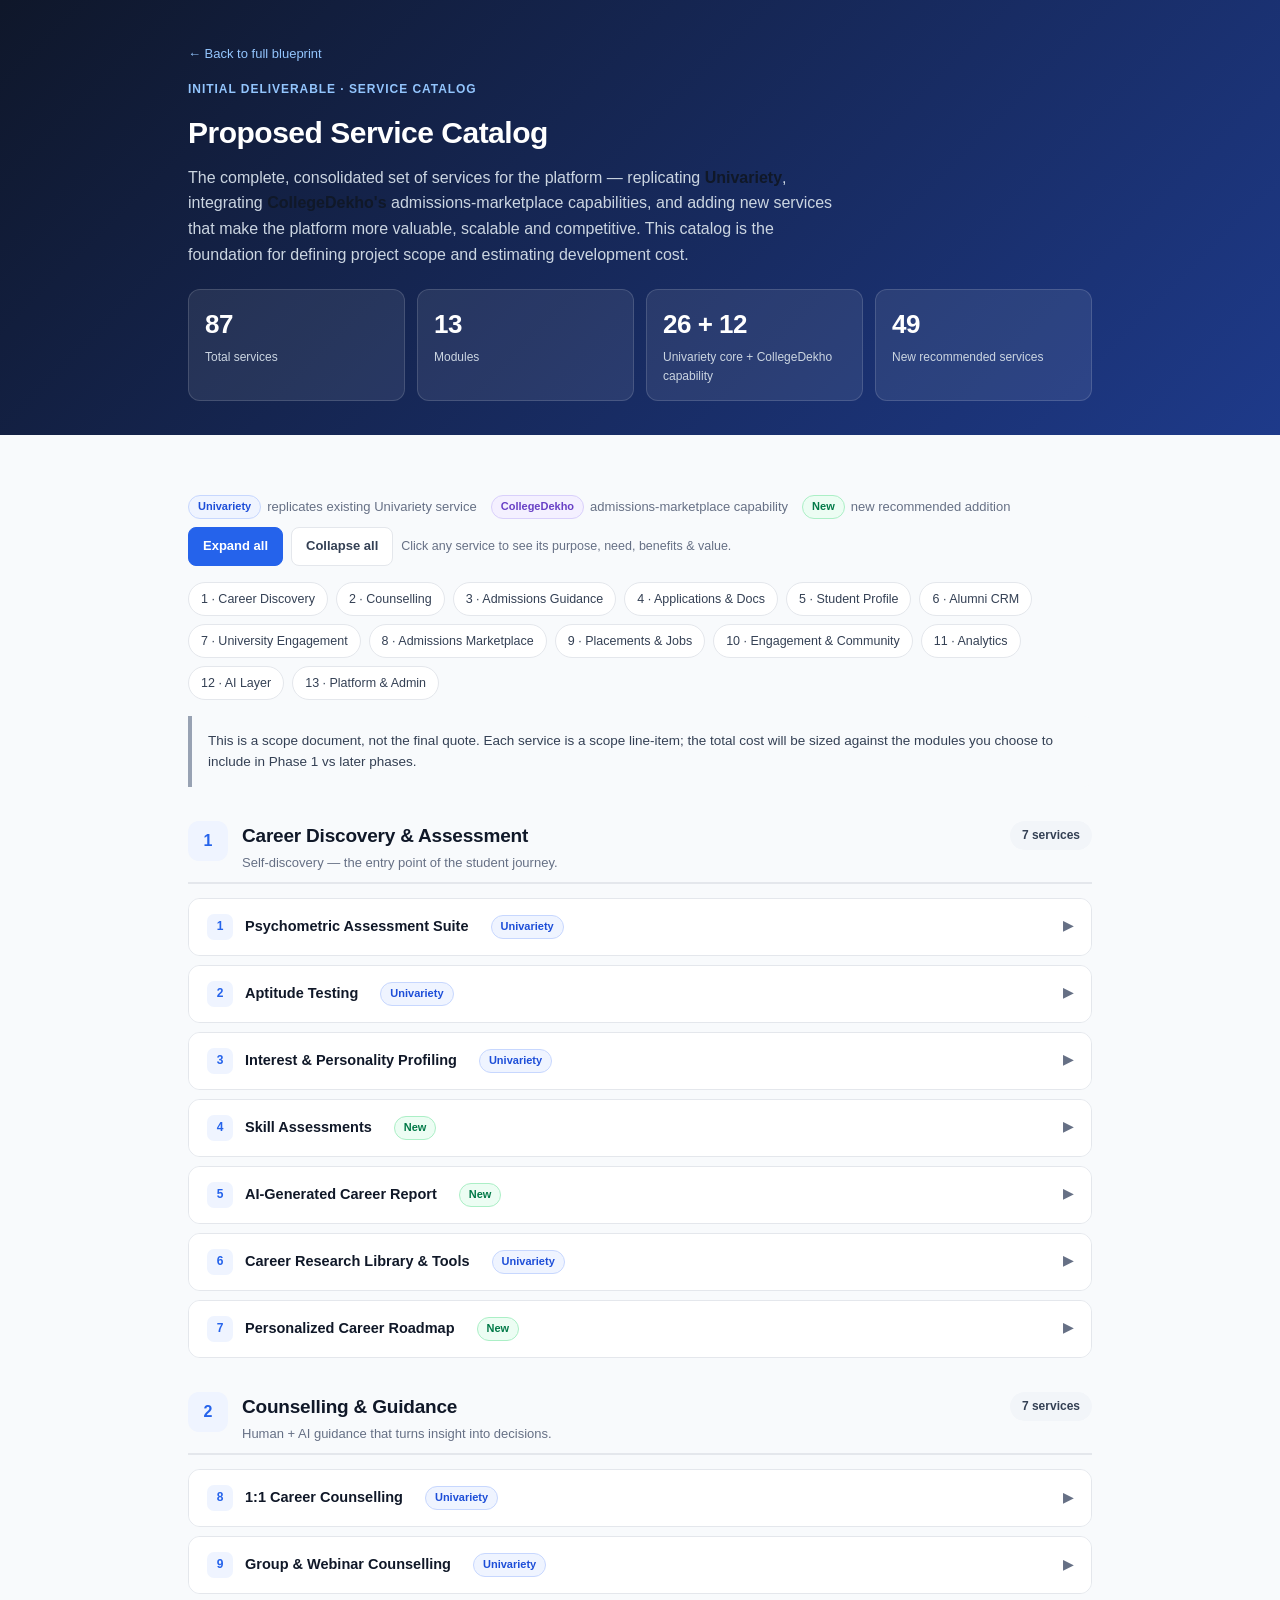
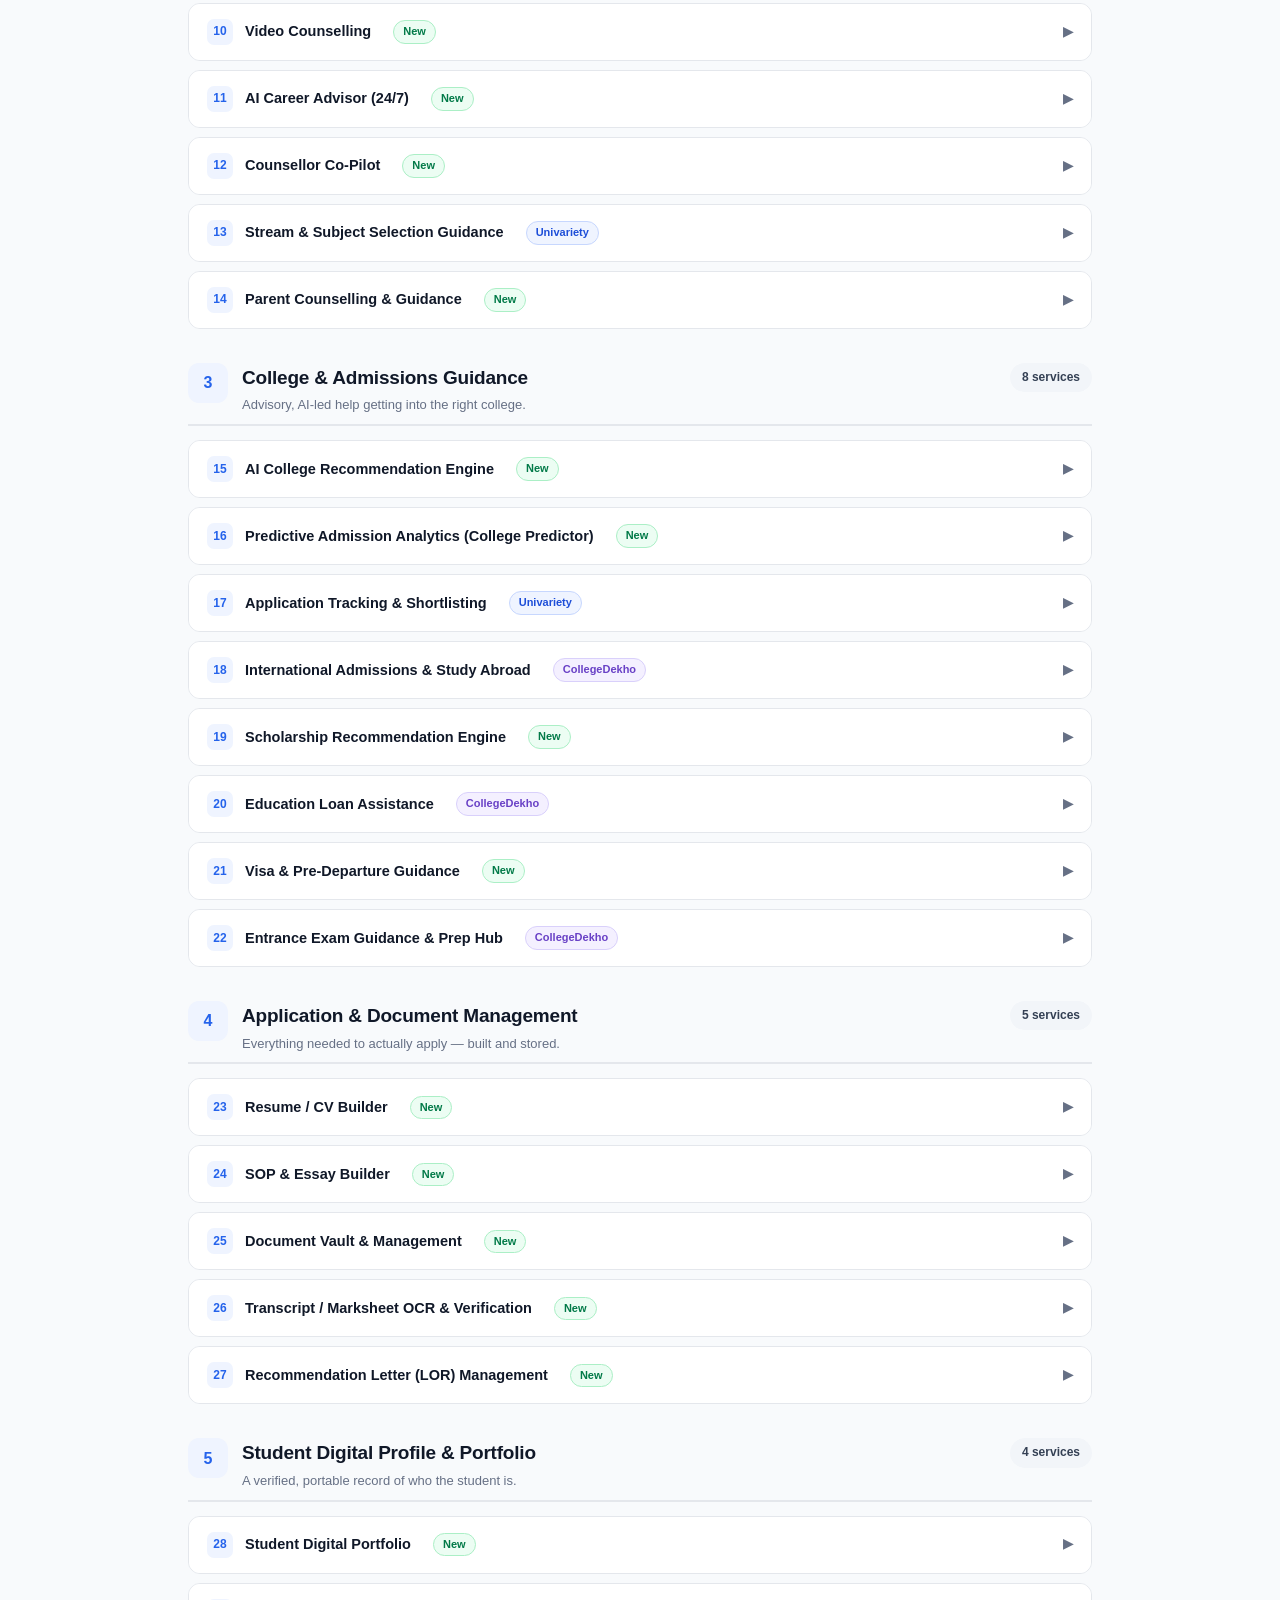
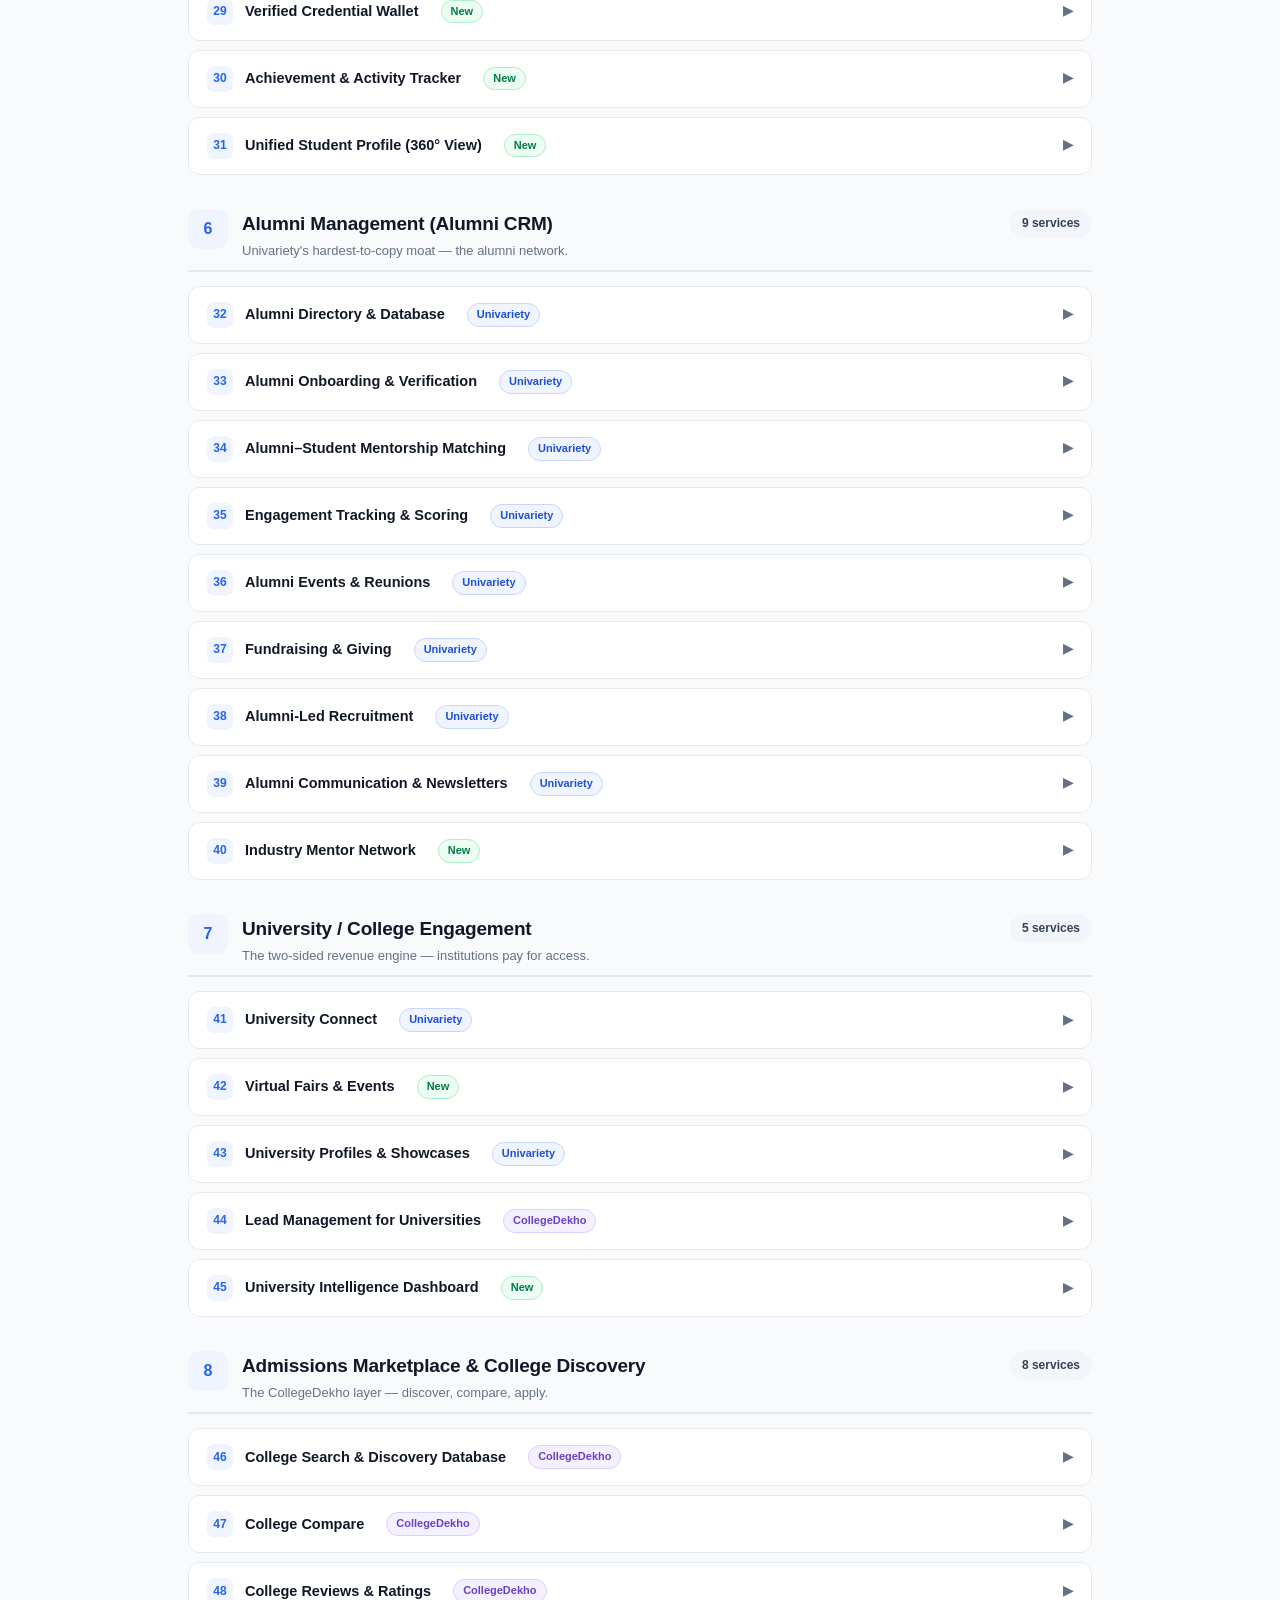
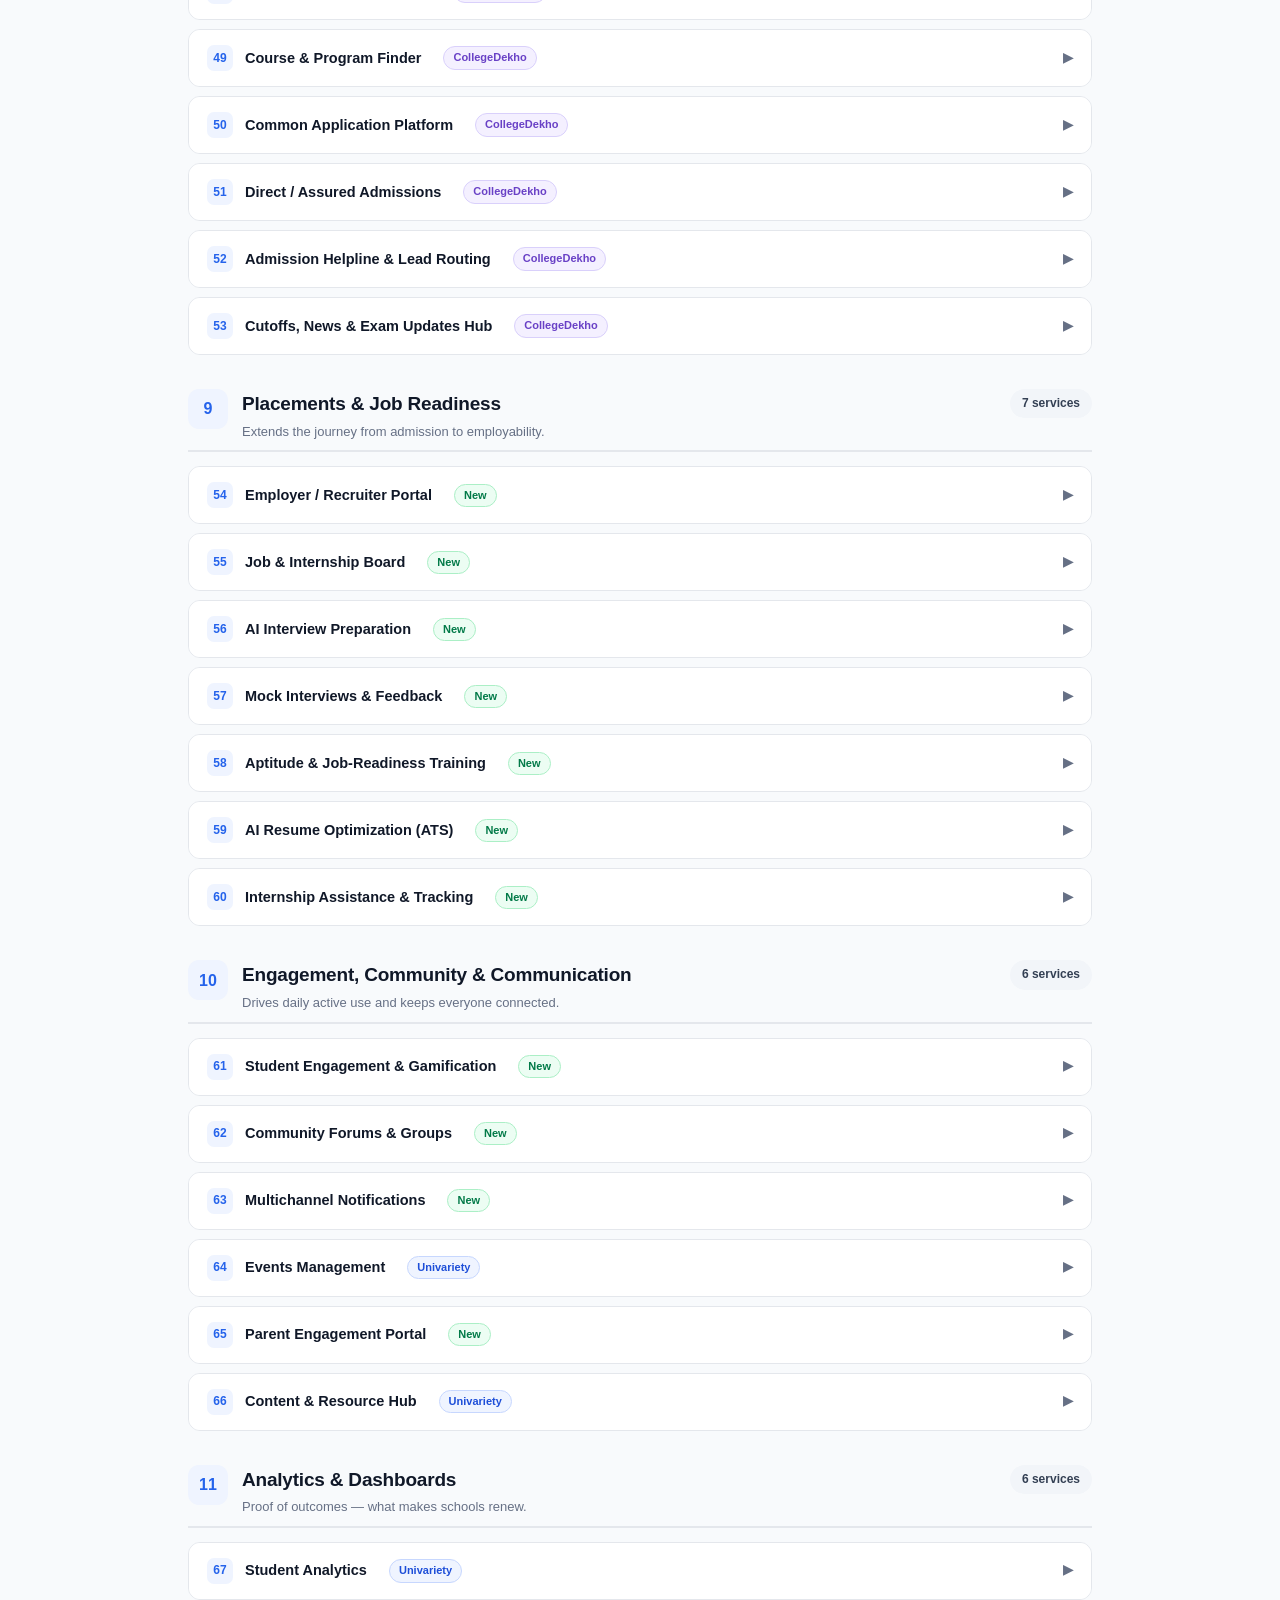
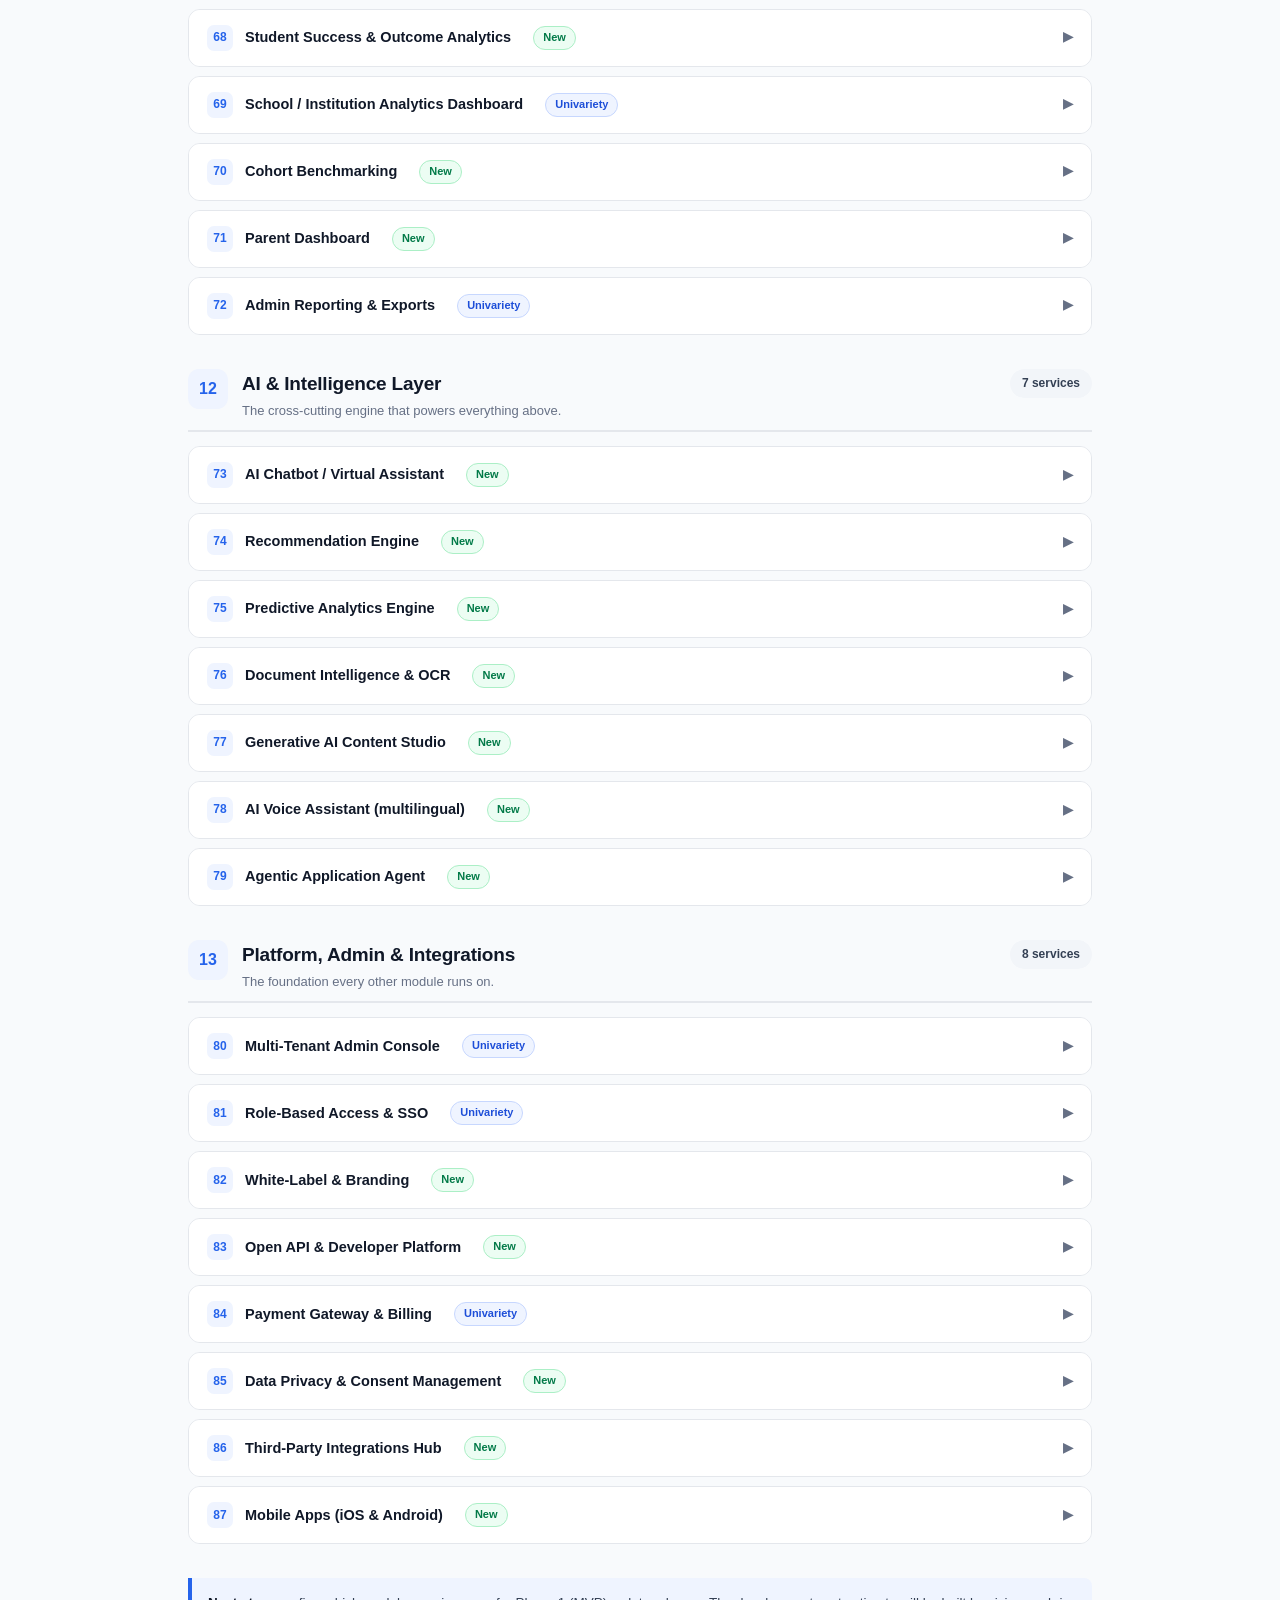
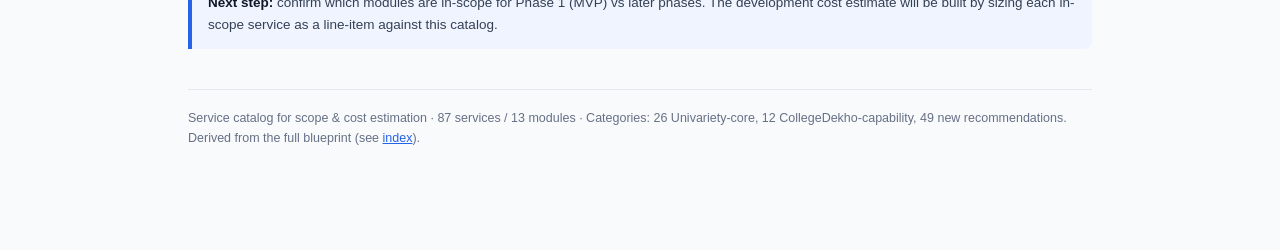
==== services.html @ 64317c58 "Add service catalog page (87 services / 13 modules) Consolidated service catalog for scope & cost es" ====
<!doctype html>
<html lang="en">
<head>
<meta charset="utf-8" />
<meta name="viewport" content="width=device-width, initial-scale=1" />
<title>Service Catalog — Career &amp; Admissions Platform</title>
<link rel="stylesheet" href="assets/styles.css" />
<style>
  /* page-specific styles for the standalone catalog */
  body { background: var(--bg-2); }
  .page-top {
    background: linear-gradient(135deg, #0f172a, #1e3a8a);
    color: #fff; padding: 40px 0 34px;
  }
  .page-top .wrap { padding-top: 0; padding-bottom: 0; }
  .page-top .kicker { color: #93c5fd; font-weight: 700; font-size: 12px; letter-spacing:.08em; text-transform: uppercase; }
  .page-top h1 { color: #fff; font-size: 30px; margin: 10px 0 8px; letter-spacing: -.5px; }
  .page-top p { color: #cbd5e1; max-width: 74ch; margin: 0; }
  .page-top .backlink { color: #93c5fd; text-decoration: none; font-size: 13px; }
  .page-top .backlink:hover { text-decoration: underline; }

  .catalog-stats { display: grid; grid-template-columns: repeat(4,1fr); gap: 12px; margin-top: 22px; }
  .cs { background: rgba(255,255,255,.08); border: 1px solid rgba(255,255,255,.14); border-radius: 12px; padding: 14px 16px; }
  .cs .v { font-size: 26px; font-weight: 800; letter-spacing: -.5px; color:#fff; }
  .cs .l { font-size: 12px; color: #cbd5e1; margin-top: 2px; }

  .badge.college { color:#6941c6; background:#f4f0ff; border-color:#d9d0fb; }
  .legend { display:flex; flex-wrap:wrap; gap:14px; align-items:center; margin: 20px 0 8px; font-size:13px; color:var(--muted); }
  .legend .li { display:flex; align-items:center; gap:6px; }

  .controls { display:flex; flex-wrap:wrap; gap:8px; align-items:center; margin: 8px 0 4px; }
  .btn { border:1px solid var(--line); background:#fff; border-radius:8px; padding:8px 14px; font:inherit; font-size:13px; font-weight:600; color:var(--ink-2); cursor:pointer; }
  .btn:hover { background: var(--bg-2); border-color:#c7d0dd; }
  .btn.primary { background: var(--accent); border-color: var(--accent); color:#fff; }
  .btn.primary:hover { background: var(--accent-dark); }

  .modnav { display:flex; flex-wrap:wrap; gap:8px; margin: 16px 0 8px; }
  .modnav a { text-decoration:none; font-size:12.5px; color:var(--ink-2); background:#fff; border:1px solid var(--line); border-radius:999px; padding:6px 12px; }
  .modnav a:hover { border-color: var(--accent); color: var(--accent); }

  .module { margin-top: 34px; scroll-margin-top: 16px; }
  .module-head { display:flex; align-items:flex-start; gap:14px; padding-bottom:8px; border-bottom:2px solid var(--line); margin-bottom:14px; }
  .module-head .mno { flex:none; width:40px; height:40px; border-radius:11px; background:var(--accent-soft); color:var(--accent); display:grid; place-items:center; font-weight:800; font-size:16px; }
  .module-head h2 { margin:0; font-size:19px; color:var(--ink); }
  .module-head .mdesc { font-size:13px; color:var(--muted); margin-top:2px; }
  .module-head .mcount { margin-left:auto; flex:none; font-size:12px; font-weight:700; color:var(--ink-2); background:var(--bg-3); border-radius:999px; padding:5px 12px; white-space:nowrap; }

  .badges { display:inline-flex; gap:6px; margin-left:10px; }
  .acc-head .name { color: var(--ink); }
  .acc-body .row .v { font-size:13.5px; }

  @media (max-width: 860px) {
    .catalog-stats { grid-template-columns: repeat(2,1fr); }
    .module-head .mcount { display:none; }
  }
</style>
</head>
<body>

<!-- ============ HERO ============ -->
<header class="page-top">
  <div class="wrap">
    <a class="backlink" href="index.html">← Back to full blueprint</a>
    <div class="kicker" style="margin-top:14px">Initial Deliverable · Service Catalog</div>
    <h1>Proposed Service Catalog</h1>
    <p>The complete, consolidated set of services for the platform — replicating <strong>Univariety</strong>, integrating <strong>CollegeDekho's</strong> admissions-marketplace capabilities, and adding new services that make the platform more valuable, scalable and competitive. This catalog is the foundation for defining project scope and estimating development cost.</p>

    <div class="catalog-stats">
      <div class="cs"><div class="v">87</div><div class="l">Total services</div></div>
      <div class="cs"><div class="v">13</div><div class="l">Modules</div></div>
      <div class="cs"><div class="v">26 + 12</div><div class="l">Univariety core + CollegeDekho capability</div></div>
      <div class="cs"><div class="v">49</div><div class="l">New recommended services</div></div>
    </div>
  </div>
</header>

<div class="wrap">

  <!-- legend + controls -->
  <div class="legend">
    <span class="li"><span class="badge tag">Univariety</span> replicates existing Univariety service</span>
    <span class="li"><span class="badge college">CollegeDekho</span> admissions-marketplace capability</span>
    <span class="li"><span class="badge new">New</span> new recommended addition</span>
  </div>

  <div class="controls">
    <button class="btn primary" id="expandAll">Expand all</button>
    <button class="btn" id="collapseAll">Collapse all</button>
    <span style="font-size:12.5px;color:var(--muted)">Click any service to see its purpose, need, benefits &amp; value.</span>
  </div>

  <!-- module quick-nav -->
  <nav class="modnav">
    <a href="#m1">1 · Career Discovery</a>
    <a href="#m2">2 · Counselling</a>
    <a href="#m3">3 · Admissions Guidance</a>
    <a href="#m4">4 · Applications &amp; Docs</a>
    <a href="#m5">5 · Student Profile</a>
    <a href="#m6">6 · Alumni CRM</a>
    <a href="#m7">7 · University Engagement</a>
    <a href="#m8">8 · Admissions Marketplace</a>
    <a href="#m9">9 · Placements &amp; Jobs</a>
    <a href="#m10">10 · Engagement &amp; Community</a>
    <a href="#m11">11 · Analytics</a>
    <a href="#m12">12 · AI Layer</a>
    <a href="#m13">13 · Platform &amp; Admin</a>
  </nav>

  <div class="callout note">This is a scope document, not the final quote. Each service is a scope line-item; the total cost will be sized against the modules you choose to include in Phase 1 vs later phases.</div>

  <!-- ==================================================== MODULE 1 -->
  <section class="module" id="m1">
    <div class="module-head"><div class="mno">1</div><div><h2>Career Discovery &amp; Assessment</h2><div class="mdesc">Self-discovery — the entry point of the student journey.</div></div><div class="mcount">7 services</div></div>

    <div class="acc"><button class="acc-head"><span class="num-badge">1</span> <span class="name">Psychometric Assessment Suite</span><span class="badges"><span class="badge tag">Univariety</span></span><span class="chev">▶</span></button>
      <div class="acc-body">
        <div class="row"><div class="k">Purpose</div><div class="v">Scientifically profile a student's aptitude, interest and personality via multiple validated tests.</div></div>
        <div class="row"><div class="k">Why needed</div><div class="v">It is the first step of Univariety's journey and the "scientific" hook that justifies the whole program to schools and parents.</div></div>
        <div class="row"><div class="k">Benefits</div><div class="v">Objective self-awareness for students; a defensible basis for counselling and recommendations.</div></div>
        <div class="row"><div class="k">Value added</div><div class="v">Feeds every downstream module (advisor, recommendations, roadmap) with structured signal.</div></div>
      </div>
    </div>

    <div class="acc"><button class="acc-head"><span class="num-badge">2</span> <span class="name">Aptitude Testing</span><span class="badges"><span class="badge tag">Univariety</span></span><span class="chev">▶</span></button>
      <div class="acc-body">
        <div class="row"><div class="k">Purpose</div><div class="v">Measure reasoning, numerical, verbal and spatial ability to match students to suitable fields.</div></div>
        <div class="row"><div class="k">Why needed</div><div class="v">Aptitude is a strong predictor of fit for streams and careers; parents specifically look for it.</div></div>
        <div class="row"><div class="k">Benefits</div><div class="v">Reduces wrong stream/course choices; supports realistic goal-setting.</div></div>
        <div class="row"><div class="k">Value added</div><div class="v">Strengthens the accuracy of the recommendation and predictive-analytics engines.</div></div>
      </div>
    </div>

    <div class="acc"><button class="acc-head"><span class="num-badge">3</span> <span class="name">Interest &amp; Personality Profiling</span><span class="badges"><span class="badge tag">Univariety</span></span><span class="chev">▶</span></button>
      <div class="acc-body">
        <div class="row"><div class="k">Purpose</div><div class="v">Capture interests, values and personality type to align careers with who the student is.</div></div>
        <div class="row"><div class="k">Why needed</div><div class="v">Aptitude alone misses motivation; interest/personality fit drives long-term satisfaction.</div></div>
        <div class="row"><div class="k">Benefits</div><div class="v">More holistic, human recommendations; better student engagement.</div></div>
        <div class="row"><div class="k">Value added</div><div class="v">Enables personalised, empathetic AI advisor responses.</div></div>
      </div>
    </div>

    <div class="acc"><button class="acc-head"><span class="num-badge">4</span> <span class="name">Skill Assessments</span><span class="badges"><span class="badge new">New</span></span><span class="chev">▶</span></button>
      <div class="acc-body">
        <div class="row"><div class="k">Purpose</div><div class="v">Test concrete skills (coding, communication, design, domain skills) beyond psychometrics.</div></div>
        <div class="row"><div class="k">Why needed</div><div class="v">Hiring and admissions are moving to skills-based evaluation; Univariety lacks this.</div></div>
        <div class="row"><div class="k">Benefits</div><div class="v">Shows real, demonstrable ability; guides upskilling.</div></div>
        <div class="row"><div class="k">Value added</div><div class="v">Bridges into job-readiness and placements modules — a new revenue surface.</div></div>
      </div>
    </div>

    <div class="acc"><button class="acc-head"><span class="num-badge">5</span> <span class="name">AI-Generated Career Report</span><span class="badges"><span class="badge new">New</span></span><span class="chev">▶</span></button>
      <div class="acc-body">
        <div class="row"><div class="k">Purpose</div><div class="v">Auto-compose a rich, plain-language report from assessments + live market data.</div></div>
        <div class="row"><div class="k">Why needed</div><div class="v">Static PDF reports are hard to read; AI turns data into a personalised narrative.</div></div>
        <div class="row"><div class="k">Benefits</div><div class="v">Instant, always-available, understandable guidance for students and parents.</div></div>
        <div class="row"><div class="k">Value added</div><div class="v">High-margin premium deliverable; a strong D2C lead magnet.</div></div>
      </div>
    </div>

    <div class="acc"><button class="acc-head"><span class="num-badge">6</span> <span class="name">Career Research Library &amp; Tools</span><span class="badges"><span class="badge tag">Univariety</span></span><span class="chev">▶</span></button>
      <div class="acc-body">
        <div class="row"><div class="k">Purpose</div><div class="v">Self-serve database of 500+ careers, courses and colleges with 20+ research tools.</div></div>
        <div class="row"><div class="k">Why needed</div><div class="v">Univariety's core exploration layer; lets students explore without a counsellor present.</div></div>
        <div class="row"><div class="k">Benefits</div><div class="v">Scales guidance; keeps students engaged between sessions.</div></div>
        <div class="row"><div class="k">Value added</div><div class="v">Content moat + data source for the AI advisor and search.</div></div>
      </div>
    </div>

    <div class="acc"><button class="acc-head"><span class="num-badge">7</span> <span class="name">Personalized Career Roadmap</span><span class="badges"><span class="badge new">New</span></span><span class="chev">▶</span></button>
      <div class="acc-body">
        <div class="row"><div class="k">Purpose</div><div class="v">A living term-by-term plan (subjects, exams, activities, deadlines) that adapts over time.</div></div>
        <div class="row"><div class="k">Why needed</div><div class="v">Students need a "what next" path, not a one-time report.</div></div>
        <div class="row"><div class="k">Benefits</div><div class="v">Turns guidance into ongoing action; drives daily engagement.</div></div>
        <div class="row"><div class="k">Value added</div><div class="v">Increases retention and stickiness; a key differentiator vs incumbents.</div></div>
      </div>
    </div>
  </section>

  <!-- ==================================================== MODULE 2 -->
  <section class="module" id="m2">
    <div class="module-head"><div class="mno">2</div><div><h2>Counselling &amp; Guidance</h2><div class="mdesc">Human + AI guidance that turns insight into decisions.</div></div><div class="mcount">7 services</div></div>

    <div class="acc"><button class="acc-head"><span class="num-badge">8</span> <span class="name">1:1 Career Counselling</span><span class="badges"><span class="badge tag">Univariety</span></span><span class="chev">▶</span></button>
      <div class="acc-body">
        <div class="row"><div class="k">Purpose</div><div class="v">Personalised sessions with certified counsellors, booked and tracked in-platform.</div></div>
        <div class="row"><div class="k">Why needed</div><div class="v">Human trust converts assessment into real decisions; Univariety's premium service.</div></div>
        <div class="row"><div class="k">Benefits</div><div class="v">High-value, high-trust guidance; strong parent perception.</div></div>
        <div class="row"><div class="k">Value added</div><div class="v">Premium revenue line; anchors the whole offering.</div></div>
      </div>
    </div>

    <div class="acc"><button class="acc-head"><span class="num-badge">9</span> <span class="name">Group &amp; Webinar Counselling</span><span class="badges"><span class="badge tag">Univariety</span></span><span class="chev">▶</span></button>
      <div class="acc-body">
        <div class="row"><div class="k">Purpose</div><div class="v">Scalable group sessions, workshops and webinars for cohorts of students/parents.</div></div>
        <div class="row"><div class="k">Why needed</div><div class="v">1:1 doesn't scale to a whole school; group formats cover the base efficiently.</div></div>
        <div class="row"><div class="k">Benefits</div><div class="v">Lower cost-per-student; broad reach at admission season.</div></div>
        <div class="row"><div class="k">Value added</div><div class="v">Improves service margins and school-wide activation.</div></div>
      </div>
    </div>

    <div class="acc"><button class="acc-head"><span class="num-badge">10</span> <span class="name">Video Counselling</span><span class="badges"><span class="badge new">New</span></span><span class="chev">▶</span></button>
      <div class="acc-body">
        <div class="row"><div class="k">Purpose</div><div class="v">Native video sessions with recording, transcripts and AI summaries.</div></div>
        <div class="row"><div class="k">Why needed</div><div class="v">Remote, higher-quality sessions; auto-notes free counsellors from admin.</div></div>
        <div class="row"><div class="k">Benefits</div><div class="v">Reach beyond geography; searchable session history.</div></div>
        <div class="row"><div class="k">Value added</div><div class="v">Data for co-pilot and outcome analytics.</div></div>
      </div>
    </div>

    <div class="acc"><button class="acc-head"><span class="num-badge">11</span> <span class="name">AI Career Advisor (24/7)</span><span class="badges"><span class="badge new">New</span></span><span class="chev">▶</span></button>
      <div class="acc-body">
        <div class="row"><div class="k">Purpose</div><div class="v">Always-on chat/voice advisor that knows the student's profile and answers "what next?".</div></div>
        <div class="row"><div class="k">Why needed</div><div class="v">Counsellors are scarce; students need answers instantly, any time.</div></div>
        <div class="row"><div class="k">Benefits</div><div class="v">Infinite scale, consistent guidance, always available.</div></div>
        <div class="row"><div class="k">Value added</div><div class="v">The platform's flagship differentiator; deflects routine queries from humans.</div></div>
      </div>
    </div>

    <div class="acc"><button class="acc-head"><span class="num-badge">12</span> <span class="name">Counsellor Co-Pilot</span><span class="badges"><span class="badge new">New</span></span><span class="chev">▶</span></button>
      <div class="acc-body">
        <div class="row"><div class="k">Purpose</div><div class="v">AI that pre-briefs counsellors, drafts summaries and tracks action items.</div></div>
        <div class="row"><div class="k">Why needed</div><div class="v">Counsellor productivity is the main services bottleneck.</div></div>
        <div class="row"><div class="k">Benefits</div><div class="v">One counsellor can serve up to ~10× more students.</div></div>
        <div class="row"><div class="k">Value added</div><div class="v">Directly improves service gross margins and scalability.</div></div>
      </div>
    </div>

    <div class="acc"><button class="acc-head"><span class="num-badge">13</span> <span class="name">Stream &amp; Subject Selection Guidance</span><span class="badges"><span class="badge tag">Univariety</span></span><span class="chev">▶</span></button>
      <div class="acc-body">
        <div class="row"><div class="k">Purpose</div><div class="v">Guide grade 9–10 students to the right stream and grade 11–12 subject combinations.</div></div>
        <div class="row"><div class="k">Why needed</div><div class="v">A critical, high-stakes decision point parents worry about most.</div></div>
        <div class="row"><div class="k">Benefits</div><div class="v">Prevents costly wrong choices; clear, timely direction.</div></div>
        <div class="row"><div class="k">Value added</div><div class="v">High perceived value that drives school adoption.</div></div>
      </div>
    </div>

    <div class="acc"><button class="acc-head"><span class="num-badge">14</span> <span class="name">Parent Counselling &amp; Guidance</span><span class="badges"><span class="badge new">New</span></span><span class="chev">▶</span></button>
      <div class="acc-body">
        <div class="row"><div class="k">Purpose</div><div class="v">Sessions and resources aimed at parents, who are the real decision-makers.</div></div>
        <div class="row"><div class="k">Why needed</div><div class="v">Parent buy-in drives both the student's decisions and school renewals.</div></div>
        <div class="row"><div class="k">Benefits</div><div class="v">Aligned families; higher satisfaction and trust.</div></div>
        <div class="row"><div class="k">Value added</div><div class="v">Strengthens the parent relationship — key to D2C upsell.</div></div>
      </div>
    </div>
  </section>

  <!-- ==================================================== MODULE 3 -->
  <section class="module" id="m3">
    <div class="module-head"><div class="mno">3</div><div><h2>College &amp; Admissions Guidance</h2><div class="mdesc">Advisory, AI-led help getting into the right college.</div></div><div class="mcount">8 services</div></div>

    <div class="acc"><button class="acc-head"><span class="num-badge">15</span> <span class="name">AI College Recommendation Engine</span><span class="badges"><span class="badge new">New</span></span><span class="chev">▶</span></button>
      <div class="acc-body">
        <div class="row"><div class="k">Purpose</div><div class="v">Rank best-fit colleges from profile, preferences and real outcome data.</div></div>
        <div class="row"><div class="k">Why needed</div><div class="v">Students face thousands of options with no reliable "fit" signal.</div></div>
        <div class="row"><div class="k">Benefits</div><div class="v">Faster, smarter, personalised shortlists.</div></div>
        <div class="row"><div class="k">Value added</div><div class="v">Powers the admissions marketplace and lead quality.</div></div>
      </div>
    </div>

    <div class="acc"><button class="acc-head"><span class="num-badge">16</span> <span class="name">Predictive Admission Analytics (College Predictor)</span><span class="badges"><span class="badge new">New</span></span><span class="chev">▶</span></button>
      <div class="acc-body">
        <div class="row"><div class="k">Purpose</div><div class="v">Estimate a student's realistic chance of admission at a given college/course.</div></div>
        <div class="row"><div class="k">Why needed</div><div class="v">Removes guesswork and anxiety; a proven CollegeDekho-style hook.</div></div>
        <div class="row"><div class="k">Benefits</div><div class="v">Realistic targets; balanced reach/safe lists.</div></div>
        <div class="row"><div class="k">Value added</div><div class="v">High-engagement tool that pulls organic traffic and leads.</div></div>
      </div>
    </div>

    <div class="acc"><button class="acc-head"><span class="num-badge">17</span> <span class="name">Application Tracking &amp; Shortlisting</span><span class="badges"><span class="badge tag">Univariety</span></span><span class="chev">▶</span></button>
      <div class="acc-body">
        <div class="row"><div class="k">Purpose</div><div class="v">Track shortlists, deadlines, tasks and status across all applications.</div></div>
        <div class="row"><div class="k">Why needed</div><div class="v">Applications are complex and easy to fumble; missed deadlines are costly.</div></div>
        <div class="row"><div class="k">Benefits</div><div class="v">Nothing slips; clear visibility for students, parents and counsellors.</div></div>
        <div class="row"><div class="k">Value added</div><div class="v">Foundation for the agentic application agent.</div></div>
      </div>
    </div>

    <div class="acc"><button class="acc-head"><span class="num-badge">18</span> <span class="name">International Admissions &amp; Study Abroad</span><span class="badges"><span class="badge college">CollegeDekho</span></span><span class="chev">▶</span></button>
      <div class="acc-body">
        <div class="row"><div class="k">Purpose</div><div class="v">Country/university workflows, tests, essays and timelines for studying abroad.</div></div>
        <div class="row"><div class="k">Why needed</div><div class="v">Fast-growing, high-value demand that Univariety only lightly serves.</div></div>
        <div class="row"><div class="k">Benefits</div><div class="v">Access to a premium, high-ARPU student segment.</div></div>
        <div class="row"><div class="k">Value added</div><div class="v">Opens international revenue and partner commissions.</div></div>
      </div>
    </div>

    <div class="acc"><button class="acc-head"><span class="num-badge">19</span> <span class="name">Scholarship Recommendation Engine</span><span class="badges"><span class="badge new">New</span></span><span class="chev">▶</span></button>
      <div class="acc-body">
        <div class="row"><div class="k">Purpose</div><div class="v">Match students to scholarships by eligibility, with deadline alerts.</div></div>
        <div class="row"><div class="k">Why needed</div><div class="v">Scholarship info is fragmented; families miss funding they qualify for.</div></div>
        <div class="row"><div class="k">Benefits</div><div class="v">Real financial impact; strong goodwill and engagement.</div></div>
        <div class="row"><div class="k">Value added</div><div class="v">Differentiator + potential partner/commission revenue.</div></div>
      </div>
    </div>

    <div class="acc"><button class="acc-head"><span class="num-badge">20</span> <span class="name">Education Loan Assistance</span><span class="badges"><span class="badge college">CollegeDekho</span></span><span class="chev">▶</span></button>
      <div class="acc-body">
        <div class="row"><div class="k">Purpose</div><div class="v">Help families discover, compare and apply for education loans.</div></div>
        <div class="row"><div class="k">Why needed</div><div class="v">Financing is a major admission blocker; a CollegeDekho monetisation channel.</div></div>
        <div class="row"><div class="k">Benefits</div><div class="v">Removes an affordability barrier to enrolment.</div></div>
        <div class="row"><div class="k">Value added</div><div class="v">Lender partnerships create commission revenue.</div></div>
      </div>
    </div>

    <div class="acc"><button class="acc-head"><span class="num-badge">21</span> <span class="name">Visa &amp; Pre-Departure Guidance</span><span class="badges"><span class="badge new">New</span></span><span class="chev">▶</span></button>
      <div class="acc-body">
        <div class="row"><div class="k">Purpose</div><div class="v">Guide study-abroad students through visas, documentation and pre-departure prep.</div></div>
        <div class="row"><div class="k">Why needed</div><div class="v">Completes the international journey end-to-end.</div></div>
        <div class="row"><div class="k">Benefits</div><div class="v">Higher conversion and satisfaction for abroad-bound students.</div></div>
        <div class="row"><div class="k">Value added</div><div class="v">Deepens the premium international offering.</div></div>
      </div>
    </div>

    <div class="acc"><button class="acc-head"><span class="num-badge">22</span> <span class="name">Entrance Exam Guidance &amp; Prep Hub</span><span class="badges"><span class="badge college">CollegeDekho</span></span><span class="chev">▶</span></button>
      <div class="acc-body">
        <div class="row"><div class="k">Purpose</div><div class="v">Info, timelines and prep resources for entrance exams (JEE, NEET, CUET, SAT, etc.).</div></div>
        <div class="row"><div class="k">Why needed</div><div class="v">Exams gate admissions; a core CollegeDekho traffic and utility area.</div></div>
        <div class="row"><div class="k">Benefits</div><div class="v">Central place for exam planning; drives repeat visits.</div></div>
        <div class="row"><div class="k">Value added</div><div class="v">Test-prep partnerships and cross-sell opportunities.</div></div>
      </div>
    </div>
  </section>

  <!-- ==================================================== MODULE 4 -->
  <section class="module" id="m4">
    <div class="module-head"><div class="mno">4</div><div><h2>Application &amp; Document Management</h2><div class="mdesc">Everything needed to actually apply — built and stored.</div></div><div class="mcount">5 services</div></div>

    <div class="acc"><button class="acc-head"><span class="num-badge">23</span> <span class="name">Resume / CV Builder</span><span class="badges"><span class="badge new">New</span></span><span class="chev">▶</span></button>
      <div class="acc-body">
        <div class="row"><div class="k">Purpose</div><div class="v">Guided builder for professional resumes/CVs with templates.</div></div>
        <div class="row"><div class="k">Why needed</div><div class="v">Students need application-ready documents; Univariety lacks this.</div></div>
        <div class="row"><div class="k">Benefits</div><div class="v">Faster, better applications; boosts confidence.</div></div>
        <div class="row"><div class="k">Value added</div><div class="v">Bridges into job-readiness and placements.</div></div>
      </div>
    </div>

    <div class="acc"><button class="acc-head"><span class="num-badge">24</span> <span class="name">SOP &amp; Essay Builder</span><span class="badges"><span class="badge new">New</span></span><span class="chev">▶</span></button>
      <div class="acc-body">
        <div class="row"><div class="k">Purpose</div><div class="v">AI-assisted drafting of statements of purpose and application essays.</div></div>
        <div class="row"><div class="k">Why needed</div><div class="v">Essays make or break admissions, especially abroad.</div></div>
        <div class="row"><div class="k">Benefits</div><div class="v">Stronger applications; less stress.</div></div>
        <div class="row"><div class="k">Value added</div><div class="v">Premium AI feature with authenticity safeguards.</div></div>
      </div>
    </div>

    <div class="acc"><button class="acc-head"><span class="num-badge">25</span> <span class="name">Document Vault &amp; Management</span><span class="badges"><span class="badge new">New</span></span><span class="chev">▶</span></button>
      <div class="acc-body">
        <div class="row"><div class="k">Purpose</div><div class="v">Secure storage for marksheets, certificates, IDs and application documents.</div></div>
        <div class="row"><div class="k">Why needed</div><div class="v">Documents are scattered and repeatedly re-requested during applications.</div></div>
        <div class="row"><div class="k">Benefits</div><div class="v">One secure place; easy reuse and sharing.</div></div>
        <div class="row"><div class="k">Value added</div><div class="v">Foundation for verified portfolios and autofill.</div></div>
      </div>
    </div>

    <div class="acc"><button class="acc-head"><span class="num-badge">26</span> <span class="name">Transcript / Marksheet OCR &amp; Verification</span><span class="badges"><span class="badge new">New</span></span><span class="chev">▶</span></button>
      <div class="acc-body">
        <div class="row"><div class="k">Purpose</div><div class="v">Extract structured data from scanned academic documents and verify them.</div></div>
        <div class="row"><div class="k">Why needed</div><div class="v">Manual data entry is slow and error-prone; verification builds trust.</div></div>
        <div class="row"><div class="k">Benefits</div><div class="v">Instant profile population; credible records.</div></div>
        <div class="row"><div class="k">Value added</div><div class="v">Enables autofill and trustworthy analytics.</div></div>
      </div>
    </div>

    <div class="acc"><button class="acc-head"><span class="num-badge">27</span> <span class="name">Recommendation Letter (LOR) Management</span><span class="badges"><span class="badge new">New</span></span><span class="chev">▶</span></button>
      <div class="acc-body">
        <div class="row"><div class="k">Purpose</div><div class="v">Request, track and manage letters of recommendation from teachers/mentors.</div></div>
        <div class="row"><div class="k">Why needed</div><div class="v">LORs are a fiddly, deadline-sensitive part of applications.</div></div>
        <div class="row"><div class="k">Benefits</div><div class="v">Nothing missed; smooth process for recommenders.</div></div>
        <div class="row"><div class="k">Value added</div><div class="v">Completes the end-to-end application workflow.</div></div>
      </div>
    </div>
  </section>

  <!-- ==================================================== MODULE 5 -->
  <section class="module" id="m5">
    <div class="module-head"><div class="mno">5</div><div><h2>Student Digital Profile &amp; Portfolio</h2><div class="mdesc">A verified, portable record of who the student is.</div></div><div class="mcount">4 services</div></div>

    <div class="acc"><button class="acc-head"><span class="num-badge">28</span> <span class="name">Student Digital Portfolio</span><span class="badges"><span class="badge new">New</span></span><span class="chev">▶</span></button>
      <div class="acc-body">
        <div class="row"><div class="k">Purpose</div><div class="v">A showcase of projects, activities and achievements, shareable with colleges/employers.</div></div>
        <div class="row"><div class="k">Why needed</div><div class="v">Holistic admissions and hiring value more than marks.</div></div>
        <div class="row"><div class="k">Benefits</div><div class="v">Students stand out; evidence beyond grades.</div></div>
        <div class="row"><div class="k">Value added</div><div class="v">Increases lifetime engagement and portability.</div></div>
      </div>
    </div>

    <div class="acc"><button class="acc-head"><span class="num-badge">29</span> <span class="name">Verified Credential Wallet</span><span class="badges"><span class="badge new">New</span></span><span class="chev">▶</span></button>
      <div class="acc-body">
        <div class="row"><div class="k">Purpose</div><div class="v">Store tamper-proof, verified certificates and credentials.</div></div>
        <div class="row"><div class="k">Why needed</div><div class="v">Credential fraud is common; verification adds trust and value.</div></div>
        <div class="row"><div class="k">Benefits</div><div class="v">Trusted, one-click sharing of achievements.</div></div>
        <div class="row"><div class="k">Value added</div><div class="v">Verification fees + trust differentiator.</div></div>
      </div>
    </div>

    <div class="acc"><button class="acc-head"><span class="num-badge">30</span> <span class="name">Achievement &amp; Activity Tracker</span><span class="badges"><span class="badge new">New</span></span><span class="chev">▶</span></button>
      <div class="acc-body">
        <div class="row"><div class="k">Purpose</div><div class="v">Continuously log competitions, activities, projects and milestones.</div></div>
        <div class="row"><div class="k">Why needed</div><div class="v">Achievements are forgotten by application time.</div></div>
        <div class="row"><div class="k">Benefits</div><div class="v">A ready record when it matters; motivating progress view.</div></div>
        <div class="row"><div class="k">Value added</div><div class="v">Feeds portfolio, roadmap and analytics.</div></div>
      </div>
    </div>

    <div class="acc"><button class="acc-head"><span class="num-badge">31</span> <span class="name">Unified Student Profile (360° View)</span><span class="badges"><span class="badge new">New</span></span><span class="chev">▶</span></button>
      <div class="acc-body">
        <div class="row"><div class="k">Purpose</div><div class="v">A single record uniting assessments, activities, applications and outcomes.</div></div>
        <div class="row"><div class="k">Why needed</div><div class="v">Data is siloed across modules; one view powers everything.</div></div>
        <div class="row"><div class="k">Benefits</div><div class="v">Coherent guidance; no repeated data entry.</div></div>
        <div class="row"><div class="k">Value added</div><div class="v">The data backbone for all AI features.</div></div>
      </div>
    </div>
  </section>

  <!-- ==================================================== MODULE 6 -->
  <section class="module" id="m6">
    <div class="module-head"><div class="mno">6</div><div><h2>Alumni Management (Alumni CRM)</h2><div class="mdesc">Univariety's hardest-to-copy moat — the alumni network.</div></div><div class="mcount">9 services</div></div>

    <div class="acc"><button class="acc-head"><span class="num-badge">32</span> <span class="name">Alumni Directory &amp; Database</span><span class="badges"><span class="badge tag">Univariety</span></span><span class="chev">▶</span></button>
      <div class="acc-body">
        <div class="row"><div class="k">Purpose</div><div class="v">Central, searchable database of an institution's alumni.</div></div>
        <div class="row"><div class="k">Why needed</div><div class="v">Schools otherwise lose contact with alumni entirely.</div></div>
        <div class="row"><div class="k">Benefits</div><div class="v">Reactivates a dormant, valuable network.</div></div>
        <div class="row"><div class="k">Value added</div><div class="v">The institutional asset that anchors recurring value.</div></div>
      </div>
    </div>

    <div class="acc"><button class="acc-head"><span class="num-badge">33</span> <span class="name">Alumni Onboarding &amp; Verification</span><span class="badges"><span class="badge tag">Univariety</span></span><span class="chev">▶</span></button>
      <div class="acc-body">
        <div class="row"><div class="k">Purpose</div><div class="v">Invite, register and verify alumni into the platform.</div></div>
        <div class="row"><div class="k">Why needed</div><div class="v">A trusted, real network requires verified members.</div></div>
        <div class="row"><div class="k">Benefits</div><div class="v">Clean, credible data; safe interactions.</div></div>
        <div class="row"><div class="k">Value added</div><div class="v">Quality base for mentorship and giving.</div></div>
      </div>
    </div>

    <div class="acc"><button class="acc-head"><span class="num-badge">34</span> <span class="name">Alumni–Student Mentorship Matching</span><span class="badges"><span class="badge tag">Univariety</span></span><span class="chev">▶</span></button>
      <div class="acc-body">
        <div class="row"><div class="k">Purpose</div><div class="v">Intelligently match students to alumni mentors by interest, course and career.</div></div>
        <div class="row"><div class="k">Why needed</div><div class="v">Alumni advice is Univariety's unique, defensible differentiator.</div></div>
        <div class="row"><div class="k">Benefits</div><div class="v">Real-world guidance from those who walked the path.</div></div>
        <div class="row"><div class="k">Value added</div><div class="v">The moat — hard for pure test vendors to replicate.</div></div>
      </div>
    </div>

    <div class="acc"><button class="acc-head"><span class="num-badge">35</span> <span class="name">Engagement Tracking &amp; Scoring</span><span class="badges"><span class="badge tag">Univariety</span></span><span class="chev">▶</span></button>
      <div class="acc-body">
        <div class="row"><div class="k">Purpose</div><div class="v">Measure how actively each alumnus engages across the platform.</div></div>
        <div class="row"><div class="k">Why needed</div><div class="v">Institutions need to know who's active and reachable.</div></div>
        <div class="row"><div class="k">Benefits</div><div class="v">Targeted outreach; healthier network.</div></div>
        <div class="row"><div class="k">Value added</div><div class="v">Signals for giving-propensity and mentorship supply.</div></div>
      </div>
    </div>

    <div class="acc"><button class="acc-head"><span class="num-badge">36</span> <span class="name">Alumni Events &amp; Reunions</span><span class="badges"><span class="badge tag">Univariety</span></span><span class="chev">▶</span></button>
      <div class="acc-body">
        <div class="row"><div class="k">Purpose</div><div class="v">Plan, register and run online/offline alumni events and reunions.</div></div>
        <div class="row"><div class="k">Why needed</div><div class="v">Events are the main driver of alumni re-engagement.</div></div>
        <div class="row"><div class="k">Benefits</div><div class="v">Stronger community; more participation.</div></div>
        <div class="row"><div class="k">Value added</div><div class="v">Boosts stickiness and fundraising outcomes.</div></div>
      </div>
    </div>

    <div class="acc"><button class="acc-head"><span class="num-badge">37</span> <span class="name">Fundraising &amp; Giving</span><span class="badges"><span class="badge tag">Univariety</span></span><span class="chev">▶</span></button>
      <div class="acc-body">
        <div class="row"><div class="k">Purpose</div><div class="v">Run donation drives and recurring-giving campaigns with impact reporting.</div></div>
        <div class="row"><div class="k">Why needed</div><div class="v">Monetises the alumni base directly for the institution.</div></div>
        <div class="row"><div class="k">Benefits</div><div class="v">New revenue for schools; clear ROI story.</div></div>
        <div class="row"><div class="k">Value added</div><div class="v">Strengthens the school's reason to renew.</div></div>
      </div>
    </div>

    <div class="acc"><button class="acc-head"><span class="num-badge">38</span> <span class="name">Alumni-Led Recruitment</span><span class="badges"><span class="badge tag">Univariety</span></span><span class="chev">▶</span></button>
      <div class="acc-body">
        <div class="row"><div class="k">Purpose</div><div class="v">Let alumni post jobs/internships and refer current students.</div></div>
        <div class="row"><div class="k">Why needed</div><div class="v">Alumni are a natural, trusted hiring channel.</div></div>
        <div class="row"><div class="k">Benefits</div><div class="v">Real opportunities for students; engaged alumni.</div></div>
        <div class="row"><div class="k">Value added</div><div class="v">Links alumni CRM to the placements module.</div></div>
      </div>
    </div>

    <div class="acc"><button class="acc-head"><span class="num-badge">39</span> <span class="name">Alumni Communication &amp; Newsletters</span><span class="badges"><span class="badge tag">Univariety</span></span><span class="chev">▶</span></button>
      <div class="acc-body">
        <div class="row"><div class="k">Purpose</div><div class="v">Email campaigns, newsletters and announcements to the alumni base.</div></div>
        <div class="row"><div class="k">Why needed</div><div class="v">Consistent communication keeps the network warm.</div></div>
        <div class="row"><div class="k">Benefits</div><div class="v">Sustained engagement; better event/giving turnout.</div></div>
        <div class="row"><div class="k">Value added</div><div class="v">AI-drafted content lowers institutional effort.</div></div>
      </div>
    </div>

    <div class="acc"><button class="acc-head"><span class="num-badge">40</span> <span class="name">Industry Mentor Network</span><span class="badges"><span class="badge new">New</span></span><span class="chev">▶</span></button>
      <div class="acc-body">
        <div class="row"><div class="k">Purpose</div><div class="v">Extend mentorship beyond alumni to verified industry professionals.</div></div>
        <div class="row"><div class="k">Why needed</div><div class="v">Some students need niche expertise no alumnus offers.</div></div>
        <div class="row"><div class="k">Benefits</div><div class="v">Broader, richer mentorship coverage.</div></div>
        <div class="row"><div class="k">Value added</div><div class="v">Cross-institution network effect and premium access.</div></div>
      </div>
    </div>
  </section>

  <!-- ==================================================== MODULE 7 -->
  <section class="module" id="m7">
    <div class="module-head"><div class="mno">7</div><div><h2>University / College Engagement</h2><div class="mdesc">The two-sided revenue engine — institutions pay for access.</div></div><div class="mcount">5 services</div></div>

    <div class="acc"><button class="acc-head"><span class="num-badge">41</span> <span class="name">University Connect</span><span class="badges"><span class="badge tag">Univariety</span></span><span class="chev">▶</span></button>
      <div class="acc-body">
        <div class="row"><div class="k">Purpose</div><div class="v">Connect students directly with universities, their profiles and events.</div></div>
        <div class="row"><div class="k">Why needed</div><div class="v">Two-sided value: students get access, universities get qualified interest.</div></div>
        <div class="row"><div class="k">Benefits</div><div class="v">Exposure students couldn't get alone.</div></div>
        <div class="row"><div class="k">Value added</div><div class="v">Creates a second, university-funded revenue side.</div></div>
      </div>
    </div>

    <div class="acc"><button class="acc-head"><span class="num-badge">42</span> <span class="name">Virtual Fairs &amp; Events</span><span class="badges"><span class="badge new">New</span></span><span class="chev">▶</span></button>
      <div class="acc-body">
        <div class="row"><div class="k">Purpose</div><div class="v">Host online college/career fairs with booths, sessions and chat.</div></div>
        <div class="row"><div class="k">Why needed</div><div class="v">Scales university exposure beyond physical events.</div></div>
        <div class="row"><div class="k">Benefits</div><div class="v">Wider reach; measurable engagement.</div></div>
        <div class="row"><div class="k">Value added</div><div class="v">Sponsorship and lead-generation revenue.</div></div>
      </div>
    </div>

    <div class="acc"><button class="acc-head"><span class="num-badge">43</span> <span class="name">University Profiles &amp; Showcases</span><span class="badges"><span class="badge tag">Univariety</span></span><span class="chev">▶</span></button>
      <div class="acc-body">
        <div class="row"><div class="k">Purpose</div><div class="v">Rich, branded university pages with courses, outcomes and media.</div></div>
        <div class="row"><div class="k">Why needed</div><div class="v">Students need trustworthy, comparable information.</div></div>
        <div class="row"><div class="k">Benefits</div><div class="v">Better-informed decisions; branding for universities.</div></div>
        <div class="row"><div class="k">Value added</div><div class="v">Premium/featured placements as a revenue line.</div></div>
      </div>
    </div>

    <div class="acc"><button class="acc-head"><span class="num-badge">44</span> <span class="name">Lead Management for Universities</span><span class="badges"><span class="badge college">CollegeDekho</span></span><span class="chev">▶</span></button>
      <div class="acc-body">
        <div class="row"><div class="k">Purpose</div><div class="v">Capture, qualify and route student interest as leads to universities.</div></div>
        <div class="row"><div class="k">Why needed</div><div class="v">Lead-gen is CollegeDekho's core monetisation model.</div></div>
        <div class="row"><div class="k">Benefits</div><div class="v">Direct, measurable ROI for universities.</div></div>
        <div class="row"><div class="k">Value added</div><div class="v">High-margin, scalable revenue on admissions intent.</div></div>
      </div>
    </div>

    <div class="acc"><button class="acc-head"><span class="num-badge">45</span> <span class="name">University Intelligence Dashboard</span><span class="badges"><span class="badge new">New</span></span><span class="chev">▶</span></button>
      <div class="acc-body">
        <div class="row"><div class="k">Purpose</div><div class="v">Analytics for universities: funnel, demand signals and brand performance.</div></div>
        <div class="row"><div class="k">Why needed</div><div class="v">Universities want proof and insight, not just leads.</div></div>
        <div class="row"><div class="k">Benefits</div><div class="v">Transparent value; better retention of university clients.</div></div>
        <div class="row"><div class="k">Value added</div><div class="v">A premium subscription tier for institutions.</div></div>
      </div>
    </div>
  </section>

  <!-- ==================================================== MODULE 8 -->
  <section class="module" id="m8">
    <div class="module-head"><div class="mno">8</div><div><h2>Admissions Marketplace &amp; College Discovery</h2><div class="mdesc">The CollegeDekho layer — discover, compare, apply.</div></div><div class="mcount">8 services</div></div>

    <div class="acc"><button class="acc-head"><span class="num-badge">46</span> <span class="name">College Search &amp; Discovery Database</span><span class="badges"><span class="badge college">CollegeDekho</span></span><span class="chev">▶</span></button>
      <div class="acc-body">
        <div class="row"><div class="k">Purpose</div><div class="v">Comprehensive, filterable database of colleges, courses and fees.</div></div>
        <div class="row"><div class="k">Why needed</div><div class="v">The top-of-funnel utility that draws students in (CollegeDekho's core).</div></div>
        <div class="row"><div class="k">Benefits</div><div class="v">One trusted place to find and filter options.</div></div>
        <div class="row"><div class="k">Value added</div><div class="v">Massive organic traffic that feeds every revenue line.</div></div>
      </div>
    </div>

    <div class="acc"><button class="acc-head"><span class="num-badge">47</span> <span class="name">College Compare</span><span class="badges"><span class="badge college">CollegeDekho</span></span><span class="chev">▶</span></button>
      <div class="acc-body">
        <div class="row"><div class="k">Purpose</div><div class="v">Side-by-side comparison of colleges on fees, placements, rankings and more.</div></div>
        <div class="row"><div class="k">Why needed</div><div class="v">Decision-making requires apples-to-apples comparison.</div></div>
        <div class="row"><div class="k">Benefits</div><div class="v">Confident, faster choices.</div></div>
        <div class="row"><div class="k">Value added</div><div class="v">High-intent engagement that converts to leads.</div></div>
      </div>
    </div>

    <div class="acc"><button class="acc-head"><span class="num-badge">48</span> <span class="name">College Reviews &amp; Ratings</span><span class="badges"><span class="badge college">CollegeDekho</span></span><span class="chev">▶</span></button>
      <div class="acc-body">
        <div class="row"><div class="k">Purpose</div><div class="v">Authentic student/alumni reviews and ratings of colleges.</div></div>
        <div class="row"><div class="k">Why needed</div><div class="v">Social proof is decisive and builds SEO/traffic.</div></div>
        <div class="row"><div class="k">Benefits</div><div class="v">Trustworthy, real-world perspective.</div></div>
        <div class="row"><div class="k">Value added</div><div class="v">User-generated content moat and engagement.</div></div>
      </div>
    </div>

    <div class="acc"><button class="acc-head"><span class="num-badge">49</span> <span class="name">Course &amp; Program Finder</span><span class="badges"><span class="badge college">CollegeDekho</span></span><span class="chev">▶</span></button>
      <div class="acc-body">
        <div class="row"><div class="k">Purpose</div><div class="v">Discover courses/programs and the colleges that offer them.</div></div>
        <div class="row"><div class="k">Why needed</div><div class="v">Many students choose a field before an institution.</div></div>
        <div class="row"><div class="k">Benefits</div><div class="v">Course-first discovery path.</div></div>
        <div class="row"><div class="k">Value added</div><div class="v">More entry points to the funnel.</div></div>
      </div>
    </div>

    <div class="acc"><button class="acc-head"><span class="num-badge">50</span> <span class="name">Common Application Platform</span><span class="badges"><span class="badge college">CollegeDekho</span></span><span class="chev">▶</span></button>
      <div class="acc-body">
        <div class="row"><div class="k">Purpose</div><div class="v">Apply to multiple colleges through one unified form.</div></div>
        <div class="row"><div class="k">Why needed</div><div class="v">Repetitive applications are a major friction point.</div></div>
        <div class="row"><div class="k">Benefits</div><div class="v">Apply once, reach many; higher completion.</div></div>
        <div class="row"><div class="k">Value added</div><div class="v">Owns the transaction — the highest-value touchpoint.</div></div>
      </div>
    </div>

    <div class="acc"><button class="acc-head"><span class="num-badge">51</span> <span class="name">Direct / Assured Admissions</span><span class="badges"><span class="badge college">CollegeDekho</span></span><span class="chev">▶</span></button>
      <div class="acc-body">
        <div class="row"><div class="k">Purpose</div><div class="v">Facilitate direct admission tie-ups between students and partner colleges.</div></div>
        <div class="row"><div class="k">Why needed</div><div class="v">CollegeDekho's key monetisation — colleges pay per enrolled student.</div></div>
        <div class="row"><div class="k">Benefits</div><div class="v">Guaranteed pathways for students; enrolments for colleges.</div></div>
        <div class="row"><div class="k">Value added</div><div class="v">Direct, high-value commission revenue.</div></div>
      </div>
    </div>

    <div class="acc"><button class="acc-head"><span class="num-badge">52</span> <span class="name">Admission Helpline &amp; Lead Routing</span><span class="badges"><span class="badge college">CollegeDekho</span></span><span class="chev">▶</span></button>
      <div class="acc-body">
        <div class="row"><div class="k">Purpose</div><div class="v">Guided-admission helpline (human + AI) that qualifies and routes students.</div></div>
        <div class="row"><div class="k">Why needed</div><div class="v">Students need hand-holding through admissions; drives conversion.</div></div>
        <div class="row"><div class="k">Benefits</div><div class="v">Higher conversion; better-matched enrolments.</div></div>
        <div class="row"><div class="k">Value added</div><div class="v">Converts traffic into monetisable, qualified leads.</div></div>
      </div>
    </div>

    <div class="acc"><button class="acc-head"><span class="num-badge">53</span> <span class="name">Cutoffs, News &amp; Exam Updates Hub</span><span class="badges"><span class="badge college">CollegeDekho</span></span><span class="chev">▶</span></button>
      <div class="acc-body">
        <div class="row"><div class="k">Purpose</div><div class="v">Timely cutoffs, admission news, dates and exam updates.</div></div>
        <div class="row"><div class="k">Why needed</div><div class="v">Fresh, time-sensitive info drives repeat visits and SEO.</div></div>
        <div class="row"><div class="k">Benefits</div><div class="v">Students stay informed at the right moment.</div></div>
        <div class="row"><div class="k">Value added</div><div class="v">Sustained traffic engine feeding the funnel.</div></div>
      </div>
    </div>
  </section>

  <!-- ==================================================== MODULE 9 -->
  <section class="module" id="m9">
    <div class="module-head"><div class="mno">9</div><div><h2>Placements &amp; Job Readiness</h2><div class="mdesc">Extends the journey from admission to employability.</div></div><div class="mcount">7 services</div></div>

    <div class="acc"><button class="acc-head"><span class="num-badge">54</span> <span class="name">Employer / Recruiter Portal</span><span class="badges"><span class="badge new">New</span></span><span class="chev">▶</span></button>
      <div class="acc-body">
        <div class="row"><div class="k">Purpose</div><div class="v">Let employers post roles and discover student/alumni talent.</div></div>
        <div class="row"><div class="k">Why needed</div><div class="v">Closes the loop from guidance to actual jobs.</div></div>
        <div class="row"><div class="k">Benefits</div><div class="v">Real opportunities; employability outcomes.</div></div>
        <div class="row"><div class="k">Value added</div><div class="v">Employer subscriptions and a talent-graph asset.</div></div>
      </div>
    </div>

    <div class="acc"><button class="acc-head"><span class="num-badge">55</span> <span class="name">Job &amp; Internship Board</span><span class="badges"><span class="badge new">New</span></span><span class="chev">▶</span></button>
      <div class="acc-body">
        <div class="row"><div class="k">Purpose</div><div class="v">Curated listings of jobs and internships relevant to students.</div></div>
        <div class="row"><div class="k">Why needed</div><div class="v">A gap across most incumbents; students want opportunities, not just advice.</div></div>
        <div class="row"><div class="k">Benefits</div><div class="v">Practical experience and early careers.</div></div>
        <div class="row"><div class="k">Value added</div><div class="v">Recurring engagement and partner revenue.</div></div>
      </div>
    </div>

    <div class="acc"><button class="acc-head"><span class="num-badge">56</span> <span class="name">AI Interview Preparation</span><span class="badges"><span class="badge new">New</span></span><span class="chev">▶</span></button>
      <div class="acc-body">
        <div class="row"><div class="k">Purpose</div><div class="v">Simulated interviews with real-time feedback on content and delivery.</div></div>
        <div class="row"><div class="k">Why needed</div><div class="v">Interview skills are rarely taught but decisive.</div></div>
        <div class="row"><div class="k">Benefits</div><div class="v">Confidence and readiness; measurable improvement.</div></div>
        <div class="row"><div class="k">Value added</div><div class="v">Premium AI feature with clear outcomes.</div></div>
      </div>
    </div>

    <div class="acc"><button class="acc-head"><span class="num-badge">57</span> <span class="name">Mock Interviews &amp; Feedback</span><span class="badges"><span class="badge new">New</span></span><span class="chev">▶</span></button>
      <div class="acc-body">
        <div class="row"><div class="k">Purpose</div><div class="v">Human/mentor-led mock interviews with structured feedback.</div></div>
        <div class="row"><div class="k">Why needed</div><div class="v">Complements AI prep with real human judgement.</div></div>
        <div class="row"><div class="k">Benefits</div><div class="v">Authentic practice; actionable critique.</div></div>
        <div class="row"><div class="k">Value added</div><div class="v">Engages the alumni/mentor network further.</div></div>
      </div>
    </div>

    <div class="acc"><button class="acc-head"><span class="num-badge">58</span> <span class="name">Aptitude &amp; Job-Readiness Training</span><span class="badges"><span class="badge new">New</span></span><span class="chev">▶</span></button>
      <div class="acc-body">
        <div class="row"><div class="k">Purpose</div><div class="v">Courses and drills on aptitude, communication and workplace skills.</div></div>
        <div class="row"><div class="k">Why needed</div><div class="v">Students need employability skills schools don't teach.</div></div>
        <div class="row"><div class="k">Benefits</div><div class="v">Better placement outcomes.</div></div>
        <div class="row"><div class="k">Value added</div><div class="v">Content/course revenue and outcome proof.</div></div>
      </div>
    </div>

    <div class="acc"><button class="acc-head"><span class="num-badge">59</span> <span class="name">AI Resume Optimization (ATS)</span><span class="badges"><span class="badge new">New</span></span><span class="chev">▶</span></button>
      <div class="acc-body">
        <div class="row"><div class="k">Purpose</div><div class="v">Score and improve resumes/SOPs against ATS and role requirements.</div></div>
        <div class="row"><div class="k">Why needed</div><div class="v">Most resumes fail automated screening.</div></div>
        <div class="row"><div class="k">Benefits</div><div class="v">More interview callbacks.</div></div>
        <div class="row"><div class="k">Value added</div><div class="v">High-value premium tool tied to outcomes.</div></div>
      </div>
    </div>

    <div class="acc"><button class="acc-head"><span class="num-badge">60</span> <span class="name">Internship Assistance &amp; Tracking</span><span class="badges"><span class="badge new">New</span></span><span class="chev">▶</span></button>
      <div class="acc-body">
        <div class="row"><div class="k">Purpose</div><div class="v">Find, apply to and track internships and their outcomes.</div></div>
        <div class="row"><div class="k">Why needed</div><div class="v">Internships are increasingly essential for admissions and jobs.</div></div>
        <div class="row"><div class="k">Benefits</div><div class="v">Experience that strengthens profiles.</div></div>
        <div class="row"><div class="k">Value added</div><div class="v">Feeds the portfolio and employer network.</div></div>
      </div>
    </div>
  </section>

  <!-- ==================================================== MODULE 10 -->
  <section class="module" id="m10">
    <div class="module-head"><div class="mno">10</div><div><h2>Engagement, Community &amp; Communication</h2><div class="mdesc">Drives daily active use and keeps everyone connected.</div></div><div class="mcount">6 services</div></div>

    <div class="acc"><button class="acc-head"><span class="num-badge">61</span> <span class="name">Student Engagement &amp; Gamification</span><span class="badges"><span class="badge new">New</span></span><span class="chev">▶</span></button>
      <div class="acc-body">
        <div class="row"><div class="k">Purpose</div><div class="v">Nudges, streaks, milestones and rewards to drive consistent use.</div></div>
        <div class="row"><div class="k">Why needed</div><div class="v">Guidance tools often see low ongoing engagement.</div></div>
        <div class="row"><div class="k">Benefits</div><div class="v">Higher activity, retention and outcomes.</div></div>
        <div class="row"><div class="k">Value added</div><div class="v">Improves every engagement-linked metric and renewal.</div></div>
      </div>
    </div>

    <div class="acc"><button class="acc-head"><span class="num-badge">62</span> <span class="name">Community Forums &amp; Groups</span><span class="badges"><span class="badge new">New</span></span><span class="chev">▶</span></button>
      <div class="acc-body">
        <div class="row"><div class="k">Purpose</div><div class="v">Moderated peer + alumni communities, AMAs and interest groups.</div></div>
        <div class="row"><div class="k">Why needed</div><div class="v">Peers learn from peers; community builds belonging.</div></div>
        <div class="row"><div class="k">Benefits</div><div class="v">Support network; scalable peer guidance.</div></div>
        <div class="row"><div class="k">Value added</div><div class="v">Network effects and reduced support load.</div></div>
      </div>
    </div>

    <div class="acc"><button class="acc-head"><span class="num-badge">63</span> <span class="name">Multichannel Notifications</span><span class="badges"><span class="badge new">New</span></span><span class="chev">▶</span></button>
      <div class="acc-body">
        <div class="row"><div class="k">Purpose</div><div class="v">Timely alerts via email, SMS, WhatsApp and push.</div></div>
        <div class="row"><div class="k">Why needed</div><div class="v">Deadlines and nudges must reach students and parents reliably.</div></div>
        <div class="row"><div class="k">Benefits</div><div class="v">Nothing missed; re-engages dormant users.</div></div>
        <div class="row"><div class="k">Value added</div><div class="v">Backbone of engagement and conversion.</div></div>
      </div>
    </div>

    <div class="acc"><button class="acc-head"><span class="num-badge">64</span> <span class="name">Events Management</span><span class="badges"><span class="badge tag">Univariety</span></span><span class="chev">▶</span></button>
      <div class="acc-body">
        <div class="row"><div class="k">Purpose</div><div class="v">Create, register and manage all platform events (webinars, fairs, workshops).</div></div>
        <div class="row"><div class="k">Why needed</div><div class="v">Events drive engagement across students, parents and alumni.</div></div>
        <div class="row"><div class="k">Benefits</div><div class="v">Organised, measurable participation.</div></div>
        <div class="row"><div class="k">Value added</div><div class="v">Shared infrastructure across modules.</div></div>
      </div>
    </div>

    <div class="acc"><button class="acc-head"><span class="num-badge">65</span> <span class="name">Parent Engagement Portal</span><span class="badges"><span class="badge new">New</span></span><span class="chev">▶</span></button>
      <div class="acc-body">
        <div class="row"><div class="k">Purpose</div><div class="v">A dedicated space for parents to follow progress and next steps.</div></div>
        <div class="row"><div class="k">Why needed</div><div class="v">Parents are the buyers; keeping them informed drives value.</div></div>
        <div class="row"><div class="k">Benefits</div><div class="v">Transparency and trust.</div></div>
        <div class="row"><div class="k">Value added</div><div class="v">Fuels D2C upsell and school renewals.</div></div>
      </div>
    </div>

    <div class="acc"><button class="acc-head"><span class="num-badge">66</span> <span class="name">Content &amp; Resource Hub</span><span class="badges"><span class="badge tag">Univariety</span></span><span class="chev">▶</span></button>
      <div class="acc-body">
        <div class="row"><div class="k">Purpose</div><div class="v">Blog, guides, success stories and resources on careers and colleges.</div></div>
        <div class="row"><div class="k">Why needed</div><div class="v">Content is Univariety's/competitors' key acquisition funnel.</div></div>
        <div class="row"><div class="k">Benefits</div><div class="v">Organic reach and credibility.</div></div>
        <div class="row"><div class="k">Value added</div><div class="v">Low-cost, compounding lead generation.</div></div>
      </div>
    </div>
  </section>

  <!-- ==================================================== MODULE 11 -->
  <section class="module" id="m11">
    <div class="module-head"><div class="mno">11</div><div><h2>Analytics &amp; Dashboards</h2><div class="mdesc">Proof of outcomes — what makes schools renew.</div></div><div class="mcount">6 services</div></div>

    <div class="acc"><button class="acc-head"><span class="num-badge">67</span> <span class="name">Student Analytics</span><span class="badges"><span class="badge tag">Univariety</span></span><span class="chev">▶</span></button>
      <div class="acc-body">
        <div class="row"><div class="k">Purpose</div><div class="v">Track each student's activity, progress and milestones.</div></div>
        <div class="row"><div class="k">Why needed</div><div class="v">Counsellors and schools must manage caseloads and progress.</div></div>
        <div class="row"><div class="k">Benefits</div><div class="v">Visibility into who needs attention.</div></div>
        <div class="row"><div class="k">Value added</div><div class="v">Enables timely, targeted intervention.</div></div>
      </div>
    </div>

    <div class="acc"><button class="acc-head"><span class="num-badge">68</span> <span class="name">Student Success &amp; Outcome Analytics</span><span class="badges"><span class="badge new">New</span></span><span class="chev">▶</span></button>
      <div class="acc-body">
        <div class="row"><div class="k">Purpose</div><div class="v">Measure real outcomes — admissions, placements, satisfaction.</div></div>
        <div class="row"><div class="k">Why needed</div><div class="v">Outcomes are the ultimate proof of ROI for schools.</div></div>
        <div class="row"><div class="k">Benefits</div><div class="v">Evidence to justify renewals and pricing.</div></div>
        <div class="row"><div class="k">Value added</div><div class="v">Enables outcome-based pricing — a key differentiator.</div></div>
      </div>
    </div>

    <div class="acc"><button class="acc-head"><span class="num-badge">69</span> <span class="name">School / Institution Analytics Dashboard</span><span class="badges"><span class="badge tag">Univariety</span></span><span class="chev">▶</span></button>
      <div class="acc-body">
        <div class="row"><div class="k">Purpose</div><div class="v">Institution-level view of engagement, coverage and outcomes.</div></div>
        <div class="row"><div class="k">Why needed</div><div class="v">School leadership needs a program-health snapshot.</div></div>
        <div class="row"><div class="k">Benefits</div><div class="v">Clear ROI story for administrators.</div></div>
        <div class="row"><div class="k">Value added</div><div class="v">Drives renewals and expansion.</div></div>
      </div>
    </div>

    <div class="acc"><button class="acc-head"><span class="num-badge">70</span> <span class="name">Cohort Benchmarking</span><span class="badges"><span class="badge new">New</span></span><span class="chev">▶</span></button>
      <div class="acc-body">
        <div class="row"><div class="k">Purpose</div><div class="v">Compare a school's cohort against anonymised peer schools.</div></div>
        <div class="row"><div class="k">Why needed</div><div class="v">Context turns raw numbers into meaning.</div></div>
        <div class="row"><div class="k">Benefits</div><div class="v">"How do we compare?" answered credibly.</div></div>
        <div class="row"><div class="k">Value added</div><div class="v">A unique data-network advantage as scale grows.</div></div>
      </div>
    </div>

    <div class="acc"><button class="acc-head"><span class="num-badge">71</span> <span class="name">Parent Dashboard</span><span class="badges"><span class="badge new">New</span></span><span class="chev">▶</span></button>
      <div class="acc-body">
        <div class="row"><div class="k">Purpose</div><div class="v">Parent-facing view of progress, recommendations and next steps.</div></div>
        <div class="row"><div class="k">Why needed</div><div class="v">Parents want a clear line of sight into their child's journey.</div></div>
        <div class="row"><div class="k">Benefits</div><div class="v">Confidence and engagement from the buyer.</div></div>
        <div class="row"><div class="k">Value added</div><div class="v">Supports premium D2C plans.</div></div>
      </div>
    </div>

    <div class="acc"><button class="acc-head"><span class="num-badge">72</span> <span class="name">Admin Reporting &amp; Exports</span><span class="badges"><span class="badge tag">Univariety</span></span><span class="chev">▶</span></button>
      <div class="acc-body">
        <div class="row"><div class="k">Purpose</div><div class="v">Configurable reports and data exports for administrators.</div></div>
        <div class="row"><div class="k">Why needed</div><div class="v">Institutions need reports for internal and board use.</div></div>
        <div class="row"><div class="k">Benefits</div><div class="v">Self-serve reporting; less manual work.</div></div>
        <div class="row"><div class="k">Value added</div><div class="v">Reduces support burden; enterprise-ready.</div></div>
      </div>
    </div>
  </section>

  <!-- ==================================================== MODULE 12 -->
  <section class="module" id="m12">
    <div class="module-head"><div class="mno">12</div><div><h2>AI &amp; Intelligence Layer</h2><div class="mdesc">The cross-cutting engine that powers everything above.</div></div><div class="mcount">7 services</div></div>

    <div class="acc"><button class="acc-head"><span class="num-badge">73</span> <span class="name">AI Chatbot / Virtual Assistant</span><span class="badges"><span class="badge new">New</span></span><span class="chev">▶</span></button>
      <div class="acc-body">
        <div class="row"><div class="k">Purpose</div><div class="v">Answer student/parent questions, qualify leads and guide onboarding.</div></div>
        <div class="row"><div class="k">Why needed</div><div class="v">Deflects routine queries and captures intent 24/7.</div></div>
        <div class="row"><div class="k">Benefits</div><div class="v">Instant support; lower support cost.</div></div>
        <div class="row"><div class="k">Value added</div><div class="v">Improves conversion and CSAT at scale.</div></div>
      </div>
    </div>

    <div class="acc"><button class="acc-head"><span class="num-badge">74</span> <span class="name">Recommendation Engine</span><span class="badges"><span class="badge new">New</span></span><span class="chev">▶</span></button>
      <div class="acc-body">
        <div class="row"><div class="k">Purpose</div><div class="v">Cross-platform recommendations for careers, colleges, scholarships and mentors.</div></div>
        <div class="row"><div class="k">Why needed</div><div class="v">Personalisation is what makes guidance feel relevant.</div></div>
        <div class="row"><div class="k">Benefits</div><div class="v">Better matches; higher engagement.</div></div>
        <div class="row"><div class="k">Value added</div><div class="v">Shared intelligence across all modules.</div></div>
      </div>
    </div>

    <div class="acc"><button class="acc-head"><span class="num-badge">75</span> <span class="name">Predictive Analytics Engine</span><span class="badges"><span class="badge new">New</span></span><span class="chev">▶</span></button>
      <div class="acc-body">
        <div class="row"><div class="k">Purpose</div><div class="v">Predict admission chances, at-risk students, giving propensity and churn.</div></div>
        <div class="row"><div class="k">Why needed</div><div class="v">Proactive action beats reactive; a strong data differentiator.</div></div>
        <div class="row"><div class="k">Benefits</div><div class="v">Early intervention and smarter targeting.</div></div>
        <div class="row"><div class="k">Value added</div><div class="v">Powers predictor tools and retention.</div></div>
      </div>
    </div>

    <div class="acc"><button class="acc-head"><span class="num-badge">76</span> <span class="name">Document Intelligence &amp; OCR</span><span class="badges"><span class="badge new">New</span></span><span class="chev">▶</span></button>
      <div class="acc-body">
        <div class="row"><div class="k">Purpose</div><div class="v">Read and structure transcripts, SOPs, LORs and scholarship documents.</div></div>
        <div class="row"><div class="k">Why needed</div><div class="v">Automates tedious data entry and verification.</div></div>
        <div class="row"><div class="k">Benefits</div><div class="v">Speed and accuracy across workflows.</div></div>
        <div class="row"><div class="k">Value added</div><div class="v">Reusable service feeding many modules.</div></div>
      </div>
    </div>

    <div class="acc"><button class="acc-head"><span class="num-badge">77</span> <span class="name">Generative AI Content Studio</span><span class="badges"><span class="badge new">New</span></span><span class="chev">▶</span></button>
      <div class="acc-body">
        <div class="row"><div class="k">Purpose</div><div class="v">Draft essays, reports, alumni outreach and marketing content with guardrails.</div></div>
        <div class="row"><div class="k">Why needed</div><div class="v">Content creation is a major, repeatable time sink.</div></div>
        <div class="row"><div class="k">Benefits</div><div class="v">Faster, consistent, on-brand content.</div></div>
        <div class="row"><div class="k">Value added</div><div class="v">Efficiency across product and go-to-market.</div></div>
      </div>
    </div>

    <div class="acc"><button class="acc-head"><span class="num-badge">78</span> <span class="name">AI Voice Assistant (multilingual)</span><span class="badges"><span class="badge new">New</span></span><span class="chev">▶</span></button>
      <div class="acc-body">
        <div class="row"><div class="k">Purpose</div><div class="v">Voice-based advisor and mock interviews in regional languages.</div></div>
        <div class="row"><div class="k">Why needed</div><div class="v">Reaches tier-2/3 and non-English users; accessibility.</div></div>
        <div class="row"><div class="k">Benefits</div><div class="v">Inclusive, natural interaction.</div></div>
        <div class="row"><div class="k">Value added</div><div class="v">Unlocks a large underserved market.</div></div>
      </div>
    </div>

    <div class="acc"><button class="acc-head"><span class="num-badge">79</span> <span class="name">Agentic Application Agent</span><span class="badges"><span class="badge new">New</span></span><span class="chev">▶</span></button>
      <div class="acc-body">
        <div class="row"><div class="k">Purpose</div><div class="v">An autonomous agent that tracks deadlines, drafts, reminds and books — with approvals.</div></div>
        <div class="row"><div class="k">Why needed</div><div class="v">The long-term differentiator no competitor owns yet.</div></div>
        <div class="row"><div class="k">Benefits</div><div class="v">Dramatically reduces application burden.</div></div>
        <div class="row"><div class="k">Value added</div><div class="v">A defensible, future-facing moat.</div></div>
      </div>
    </div>
  </section>

  <!-- ==================================================== MODULE 13 -->
  <section class="module" id="m13">
    <div class="module-head"><div class="mno">13</div><div><h2>Platform, Admin &amp; Integrations</h2><div class="mdesc">The foundation every other module runs on.</div></div><div class="mcount">8 services</div></div>

    <div class="acc"><button class="acc-head"><span class="num-badge">80</span> <span class="name">Multi-Tenant Admin Console</span><span class="badges"><span class="badge tag">Univariety</span></span><span class="chev">▶</span></button>
      <div class="acc-body">
        <div class="row"><div class="k">Purpose</div><div class="v">Manage many institutions, users and modules from one control plane.</div></div>
        <div class="row"><div class="k">Why needed</div><div class="v">A B2B platform must isolate and administer each client cleanly.</div></div>
        <div class="row"><div class="k">Benefits</div><div class="v">Efficient operations; clean separation of data.</div></div>
        <div class="row"><div class="k">Value added</div><div class="v">Enables scale to thousands of institutions.</div></div>
      </div>
    </div>

    <div class="acc"><button class="acc-head"><span class="num-badge">81</span> <span class="name">Role-Based Access &amp; SSO</span><span class="badges"><span class="badge tag">Univariety</span></span><span class="chev">▶</span></button>
      <div class="acc-body">
        <div class="row"><div class="k">Purpose</div><div class="v">Granular permissions for students, parents, counsellors, admins + single sign-on.</div></div>
        <div class="row"><div class="k">Why needed</div><div class="v">Security and enterprise SSO are B2B requirements.</div></div>
        <div class="row"><div class="k">Benefits</div><div class="v">Right access for each role; easy login.</div></div>
        <div class="row"><div class="k">Value added</div><div class="v">Removes an enterprise adoption blocker.</div></div>
      </div>
    </div>

    <div class="acc"><button class="acc-head"><span class="num-badge">82</span> <span class="name">White-Label &amp; Branding</span><span class="badges"><span class="badge new">New</span></span><span class="chev">▶</span></button>
      <div class="acc-body">
        <div class="row"><div class="k">Purpose</div><div class="v">Re-brand the platform per school/chain with custom domains and themes.</div></div>
        <div class="row"><div class="k">Why needed</div><div class="v">Institutions want the program to feel like theirs.</div></div>
        <div class="row"><div class="k">Benefits</div><div class="v">Stronger institutional ownership and pride.</div></div>
        <div class="row"><div class="k">Value added</div><div class="v">Unlocks white-label revenue and large chains.</div></div>
      </div>
    </div>

    <div class="acc"><button class="acc-head"><span class="num-badge">83</span> <span class="name">Open API &amp; Developer Platform</span><span class="badges"><span class="badge new">New</span></span><span class="chev">▶</span></button>
      <div class="acc-body">
        <div class="row"><div class="k">Purpose</div><div class="v">APIs for assessments, recommendations and data for partners to build on.</div></div>
        <div class="row"><div class="k">Why needed</div><div class="v">Ecosystems extend reach and create new revenue.</div></div>
        <div class="row"><div class="k">Benefits</div><div class="v">Integrations without core team effort.</div></div>
        <div class="row"><div class="k">Value added</div><div class="v">Metered API revenue and platform stickiness.</div></div>
      </div>
    </div>

    <div class="acc"><button class="acc-head"><span class="num-badge">84</span> <span class="name">Payment Gateway &amp; Billing</span><span class="badges"><span class="badge tag">Univariety</span></span><span class="chev">▶</span></button>
      <div class="acc-body">
        <div class="row"><div class="k">Purpose</div><div class="v">Collect subscriptions, service fees, donations and marketplace payments.</div></div>
        <div class="row"><div class="k">Why needed</div><div class="v">Every revenue line needs reliable billing.</div></div>
        <div class="row"><div class="k">Benefits</div><div class="v">Smooth transactions; automated invoicing.</div></div>
        <div class="row"><div class="k">Value added</div><div class="v">Enables all monetisation, including recurring giving.</div></div>
      </div>
    </div>

    <div class="acc"><button class="acc-head"><span class="num-badge">85</span> <span class="name">Data Privacy &amp; Consent Management</span><span class="badges"><span class="badge new">New</span></span><span class="chev">▶</span></button>
      <div class="acc-body">
        <div class="row"><div class="k">Purpose</div><div class="v">Consent, data-minimisation and rights management (DPDP Act, GDPR).</div></div>
        <div class="row"><div class="k">Why needed</div><div class="v">Handling minors' data makes compliance non-negotiable.</div></div>
        <div class="row"><div class="k">Benefits</div><div class="v">Legal safety and user trust.</div></div>
        <div class="row"><div class="k">Value added</div><div class="v">A trust differentiator and risk shield.</div></div>
      </div>
    </div>

    <div class="acc"><button class="acc-head"><span class="num-badge">86</span> <span class="name">Third-Party Integrations Hub</span><span class="badges"><span class="badge new">New</span></span><span class="chev">▶</span></button>
      <div class="acc-body">
        <div class="row"><div class="k">Purpose</div><div class="v">Connect to school ERPs/SIS, LMS, communication and CRM tools.</div></div>
        <div class="row"><div class="k">Why needed</div><div class="v">Schools run many systems; integration reduces friction.</div></div>
        <div class="row"><div class="k">Benefits</div><div class="v">Fits existing workflows; faster onboarding.</div></div>
        <div class="row"><div class="k">Value added</div><div class="v">Lowers switching cost and boosts adoption.</div></div>
      </div>
    </div>

    <div class="acc"><button class="acc-head"><span class="num-badge">87</span> <span class="name">Mobile Apps (iOS &amp; Android)</span><span class="badges"><span class="badge new">New</span></span><span class="chev">▶</span></button>
      <div class="acc-body">
        <div class="row"><div class="k">Purpose</div><div class="v">Native mobile apps for students, parents, counsellors and alumni.</div></div>
        <div class="row"><div class="k">Why needed</div><div class="v">Mobile is the primary device for Indian students.</div></div>
        <div class="row"><div class="k">Benefits</div><div class="v">Higher engagement; push notifications.</div></div>
        <div class="row"><div class="k">Value added</div><div class="v">Daily-use surface that lifts every metric.</div></div>
      </div>
    </div>
  </section>

  <div class="callout" style="margin-top:34px"><b>Next step:</b> confirm which modules are in-scope for Phase 1 (MVP) vs later phases. The development cost estimate will be built by sizing each in-scope service as a line-item against this catalog.</div>

  <p class="footer-note">Service catalog for scope &amp; cost estimation · 87 services / 13 modules · Categories: 26 Univariety-core, 12 CollegeDekho-capability, 49 new recommendations. Derived from the full blueprint (see <a href="index.html">index</a>).</p>

</div><!-- /wrap -->

<script>
(function(){
  "use strict";
  // accordion toggle
  document.addEventListener("click", function(e){
    var head = e.target.closest(".acc-head");
    if(!head) return;
    var acc = head.closest(".acc");
    if(acc) acc.classList.toggle("open");
  });
  // expand / collapse all
  var accs = Array.prototype.slice.call(document.querySelectorAll(".acc"));
  var ea = document.getElementById("expandAll");
  var ca = document.getElementById("collapseAll");
  if(ea) ea.addEventListener("click", function(){ accs.forEach(function(a){ a.classList.add("open"); }); });
  if(ca) ca.addEventListener("click", function(){ accs.forEach(function(a){ a.classList.remove("open"); }); });
})();
</script>
</body>
</html>
---- assets/styles.css ----
/* ==========================================================================
   Blueprint site — clean, minimal design system
   Self-contained. No external fonts, no CDNs. Works from file://
   ========================================================================== */

:root {
  --accent:        #2563eb;
  --accent-dark:   #1d4ed8;
  --accent-soft:   #eff4ff;
  --accent-2:      #0ea5a5;
  --ink:           #101828;
  --ink-2:         #344054;
  --muted:         #667085;
  --line:          #e4e7ec;
  --line-2:        #eef0f3;
  --bg:            #ffffff;
  --bg-2:          #f8fafc;
  --bg-3:          #f2f5f9;
  --sidebar-bg:    #0f172a;
  --sidebar-ink:   #cbd5e1;
  --sidebar-hover: #1e293b;
  --good:          #16a34a;
  --warn:          #d97706;
  --bad:           #dc2626;
  --radius:        12px;
  --radius-sm:     8px;
  --shadow:        0 1px 2px rgba(16,24,40,.06), 0 1px 3px rgba(16,24,40,.10);
  --shadow-lg:     0 8px 24px rgba(16,24,40,.10);
  --sidebar-w:     264px;
  --maxw:          960px;
  --font: -apple-system, BlinkMacSystemFont, "Segoe UI", Roboto, Helvetica, Arial, sans-serif;
}

* { box-sizing: border-box; }

html { scroll-behavior: smooth; }

body {
  margin: 0;
  font-family: var(--font);
  color: var(--ink-2);
  background: var(--bg);
  line-height: 1.6;
  -webkit-font-smoothing: antialiased;
}

/* ---------- Sidebar ---------- */
.sidebar {
  position: fixed;
  top: 0; left: 0; bottom: 0;
  width: var(--sidebar-w);
  background: var(--sidebar-bg);
  color: var(--sidebar-ink);
  display: flex;
  flex-direction: column;
  z-index: 40;
  overflow-y: auto;
}
.brand {
  padding: 22px 22px 16px;
  border-bottom: 1px solid rgba(255,255,255,.08);
}
.brand .logo {
  display: flex; align-items: center; gap: 10px;
  font-weight: 700; font-size: 17px; color: #fff; letter-spacing: -.2px;
}
.brand .logo .dot {
  width: 22px; height: 22px; border-radius: 6px;
  background: linear-gradient(135deg, var(--accent), var(--accent-2));
  flex: none;
}
.brand .sub { font-size: 12px; color: #94a3b8; margin-top: 6px; }

.nav { padding: 10px 12px 30px; }
.nav a {
  display: flex; align-items: baseline; gap: 10px;
  padding: 9px 12px; margin: 2px 0;
  border-radius: 8px;
  color: var(--sidebar-ink);
  text-decoration: none;
  font-size: 13.5px;
  transition: background .12s, color .12s;
}
.nav a .num {
  font-size: 11px; color: #64748b; min-width: 20px; font-variant-numeric: tabular-nums;
}
.nav a:hover { background: var(--sidebar-hover); color: #fff; }
.nav a.active { background: var(--accent); color: #fff; }
.nav a.active .num { color: #dbeafe; }

/* ---------- Main / topbar ---------- */
.main { margin-left: var(--sidebar-w); min-height: 100vh; }

.topbar {
  display: none;
  position: sticky; top: 0; z-index: 30;
  background: rgba(255,255,255,.92);
  backdrop-filter: blur(6px);
  border-bottom: 1px solid var(--line);
  padding: 10px 16px;
  align-items: center; gap: 12px;
}
.topbar .logo { font-weight: 700; color: var(--ink); }
.hamburger {
  border: 1px solid var(--line); background: #fff; border-radius: 8px;
  width: 38px; height: 38px; font-size: 18px; cursor: pointer; color: var(--ink);
}

.wrap { max-width: var(--maxw); margin: 0 auto; padding: 40px 28px 90px; }

/* ---------- Sections ---------- */
.section { display: none; animation: fade .25s ease; }
.section.active { display: block; }
@keyframes fade { from { opacity: 0; transform: translateY(6px);} to {opacity:1; transform:none;} }

.eyebrow {
  display: inline-block;
  font-size: 12px; font-weight: 700; letter-spacing: .08em; text-transform: uppercase;
  color: var(--accent); background: var(--accent-soft);
  padding: 4px 10px; border-radius: 999px; margin-bottom: 14px;
}
h1.title { font-size: 30px; line-height: 1.2; color: var(--ink); margin: 0 0 10px; letter-spacing: -.5px; }
.lede { font-size: 16px; color: var(--muted); max-width: 70ch; margin: 0 0 26px; }

h2 { font-size: 20px; color: var(--ink); margin: 36px 0 12px; letter-spacing: -.2px; }
h3 { font-size: 15px; color: var(--ink); margin: 20px 0 8px; }
p { margin: 0 0 12px; }
a { color: var(--accent); }
ul, ol { margin: 0 0 14px; padding-left: 20px; }
li { margin: 4px 0; }
strong { color: var(--ink); }
hr { border: none; border-top: 1px solid var(--line); margin: 30px 0; }

/* ---------- Cards & grids ---------- */
.grid { display: grid; gap: 16px; }
.grid.cols-2 { grid-template-columns: repeat(2, 1fr); }
.grid.cols-3 { grid-template-columns: repeat(3, 1fr); }
.grid.cols-4 { grid-template-columns: repeat(4, 1fr); }

.card {
  background: var(--bg);
  border: 1px solid var(--line);
  border-radius: var(--radius);
  padding: 18px 18px 16px;
  box-shadow: var(--shadow);
}
.card h3 { margin-top: 0; }
.card p:last-child, .card ul:last-child { margin-bottom: 0; }
.card.soft { background: var(--bg-2); box-shadow: none; }
.card .icon {
  width: 34px; height: 34px; border-radius: 9px; background: var(--accent-soft);
  color: var(--accent); display: grid; place-items: center; font-size: 17px; margin-bottom: 10px;
}

/* stat tiles */
.stats { display: grid; grid-template-columns: repeat(4,1fr); gap: 14px; margin: 8px 0 22px; }
.stat {
  border: 1px solid var(--line); border-radius: var(--radius); padding: 16px; background: var(--bg-2);
}
.stat .v { font-size: 24px; font-weight: 700; color: var(--ink); letter-spacing: -.5px; }
.stat .l { font-size: 12.5px; color: var(--muted); margin-top: 2px; }

/* ---------- Badges / pills ---------- */
.badge {
  display: inline-block; font-size: 11px; font-weight: 600;
  padding: 2px 9px; border-radius: 999px; border: 1px solid var(--line);
  color: var(--ink-2); background: #fff;
}
.badge.must { color: #b42318; background: #fef3f2; border-color: #fecdca; }
.badge.opt  { color: #175cd3; background: #eff8ff; border-color: #b2ddff; }
.badge.new  { color: #027a48; background: #ecfdf3; border-color: #abefc6; }
.badge.tag  { color: var(--accent-dark); background: var(--accent-soft); border-color: #c7d7fe; }

/* ---------- Accordion ---------- */
.acc { border: 1px solid var(--line); border-radius: var(--radius); overflow: hidden; margin: 10px 0; }
.acc + .acc { margin-top: -1px; }
.acc-head {
  width: 100%; text-align: left; cursor: pointer;
  background: #fff; border: none; padding: 15px 18px;
  display: flex; align-items: center; gap: 12px; font: inherit; color: var(--ink);
  font-weight: 600; font-size: 14.5px;
}
.acc-head:hover { background: var(--bg-2); }
.acc-head .chev { margin-left: auto; color: var(--muted); transition: transform .2s; font-size: 13px; }
.acc.open .acc-head .chev { transform: rotate(90deg); }
.acc-head .num-badge {
  width: 26px; height: 26px; flex: none; border-radius: 7px; background: var(--accent-soft);
  color: var(--accent); display: grid; place-items: center; font-size: 12px; font-weight: 700;
}
.acc-body { display: none; padding: 4px 18px 18px 56px; border-top: 1px solid var(--line-2); }
.acc.open .acc-body { display: block; }
.acc-body .row { margin: 10px 0; }
.acc-body .row .k { font-size: 11.5px; text-transform: uppercase; letter-spacing: .05em; color: var(--muted); font-weight: 700; }
.acc-body .row .v { color: var(--ink-2); }

/* ---------- Tabs ---------- */
.tabs { display: flex; flex-wrap: wrap; gap: 6px; border-bottom: 1px solid var(--line); margin: 16px 0 20px; }
.tab {
  border: none; background: none; padding: 9px 14px; cursor: pointer; font: inherit;
  font-size: 13.5px; font-weight: 600; color: var(--muted); border-bottom: 2px solid transparent;
  margin-bottom: -1px; border-radius: 6px 6px 0 0;
}
.tab:hover { color: var(--ink); background: var(--bg-2); }
.tab.active { color: var(--accent); border-bottom-color: var(--accent); }
.tabpane { display: none; }
.tabpane.active { display: block; }

/* ---------- Tables ---------- */
.table-scroll { overflow-x: auto; border: 1px solid var(--line); border-radius: var(--radius); margin: 14px 0; }
table { border-collapse: collapse; width: 100%; font-size: 13px; min-width: 640px; }
th, td { text-align: left; padding: 11px 14px; border-bottom: 1px solid var(--line-2); vertical-align: top; }
thead th { background: var(--bg-3); color: var(--ink); font-weight: 700; font-size: 12px; position: sticky; top: 0; }
tbody tr:last-child td { border-bottom: none; }
tbody tr:hover { background: var(--bg-2); }
td .yes { color: var(--good); font-weight: 700; }
td .no  { color: var(--bad);  font-weight: 700; }
td .mid { color: var(--warn); font-weight: 700; }
th:first-child, td:first-child { font-weight: 600; color: var(--ink); }

/* ---------- Bar / meter visuals (pure CSS) ---------- */
.bars { margin: 16px 0 6px; }
.bar-row { display: grid; grid-template-columns: 130px 1fr auto; align-items: center; gap: 12px; margin: 9px 0; }
.bar-row .lab { font-size: 13px; color: var(--ink-2); }
.bar-track { background: var(--bg-3); border-radius: 999px; height: 22px; overflow: hidden; }
.bar-fill {
  height: 100%; border-radius: 999px;
  background: linear-gradient(90deg, var(--accent), var(--accent-2));
  min-width: 2px;
}
.bar-fill.alt { background: linear-gradient(90deg, #94a3b8, #cbd5e1); }
.bar-row .val { font-size: 12.5px; font-weight: 700; color: var(--ink); font-variant-numeric: tabular-nums; min-width: 84px; text-align: right; }

/* funnel / nested meters (TAM/SAM/SOM) */
.funnel { display: flex; flex-direction: column; gap: 10px; margin: 16px 0; }
.funnel .frow { border-radius: var(--radius-sm); padding: 14px 16px; color: #fff; }
.funnel .frow small { display: block; opacity: .85; font-size: 12px; }
.funnel .frow b { font-size: 20px; }
.funnel .tam { background: #1e3a8a; }
.funnel .sam { background: #2563eb; width: 78%; }
.funnel .som { background: #0ea5a5; width: 45%; }

/* ---------- Callouts ---------- */
.callout {
  border-left: 4px solid var(--accent); background: var(--accent-soft);
  padding: 14px 16px; border-radius: 0 var(--radius-sm) var(--radius-sm) 0; margin: 16px 0;
  font-size: 13.5px; color: var(--ink-2);
}
.callout.warn { border-color: var(--warn); background: #fffaeb; }
.callout.note { border-color: #98a2b3; background: var(--bg-2); }
.callout b { color: var(--ink); }

/* pipeline / phase timeline */
.timeline { border-left: 2px solid var(--line); margin: 18px 0 8px; padding-left: 22px; }
.tl-item { position: relative; padding-bottom: 20px; }
.tl-item::before {
  content: ""; position: absolute; left: -29px; top: 3px; width: 12px; height: 12px;
  border-radius: 50%; background: #fff; border: 3px solid var(--accent);
}
.tl-item .when { font-size: 12px; color: var(--accent); font-weight: 700; }

/* architecture diagram */
.arch { display: flex; flex-direction: column; gap: 12px; margin: 16px 0; }
.arch-layer { border: 1px dashed var(--line); border-radius: var(--radius); padding: 12px 14px; background: var(--bg-2); }
.arch-layer .lname { font-size: 11px; text-transform: uppercase; letter-spacing: .06em; color: var(--muted); font-weight: 700; margin-bottom: 8px; }
.arch-nodes { display: flex; flex-wrap: wrap; gap: 8px; }
.node { background: #fff; border: 1px solid var(--line); border-radius: 8px; padding: 7px 12px; font-size: 12.5px; color: var(--ink-2); box-shadow: var(--shadow); }
.arch-arrow { text-align: center; color: var(--muted); font-size: 14px; }

/* misc */
.two-col { display: grid; grid-template-columns: 1fr 1fr; gap: 18px; }
.pill-list { display: flex; flex-wrap: wrap; gap: 7px; margin: 8px 0 14px; }
.footer-note { color: var(--muted); font-size: 12.5px; margin-top: 40px; padding-top: 18px; border-top: 1px solid var(--line); }
.src-list { font-size: 12.5px; columns: 2; column-gap: 30px; }
.src-list li { break-inside: avoid; }

/* ---------- Responsive ---------- */
@media (max-width: 860px) {
  .sidebar { transform: translateX(-100%); transition: transform .25s ease; box-shadow: var(--shadow-lg); }
  .sidebar.open { transform: none; }
  .main { margin-left: 0; }
  .topbar { display: flex; }
  .grid.cols-2, .grid.cols-3, .grid.cols-4, .two-col { grid-template-columns: 1fr; }
  .stats { grid-template-columns: repeat(2,1fr); }
  .wrap { padding: 26px 18px 70px; }
  h1.title { font-size: 25px; }
  .bar-row { grid-template-columns: 96px 1fr; }
  .bar-row .val { grid-column: 2; text-align: left; min-width: 0; }
  .src-list { columns: 1; }
  .backdrop.show { position: fixed; inset: 0; background: rgba(0,0,0,.35); z-index: 35; }
}
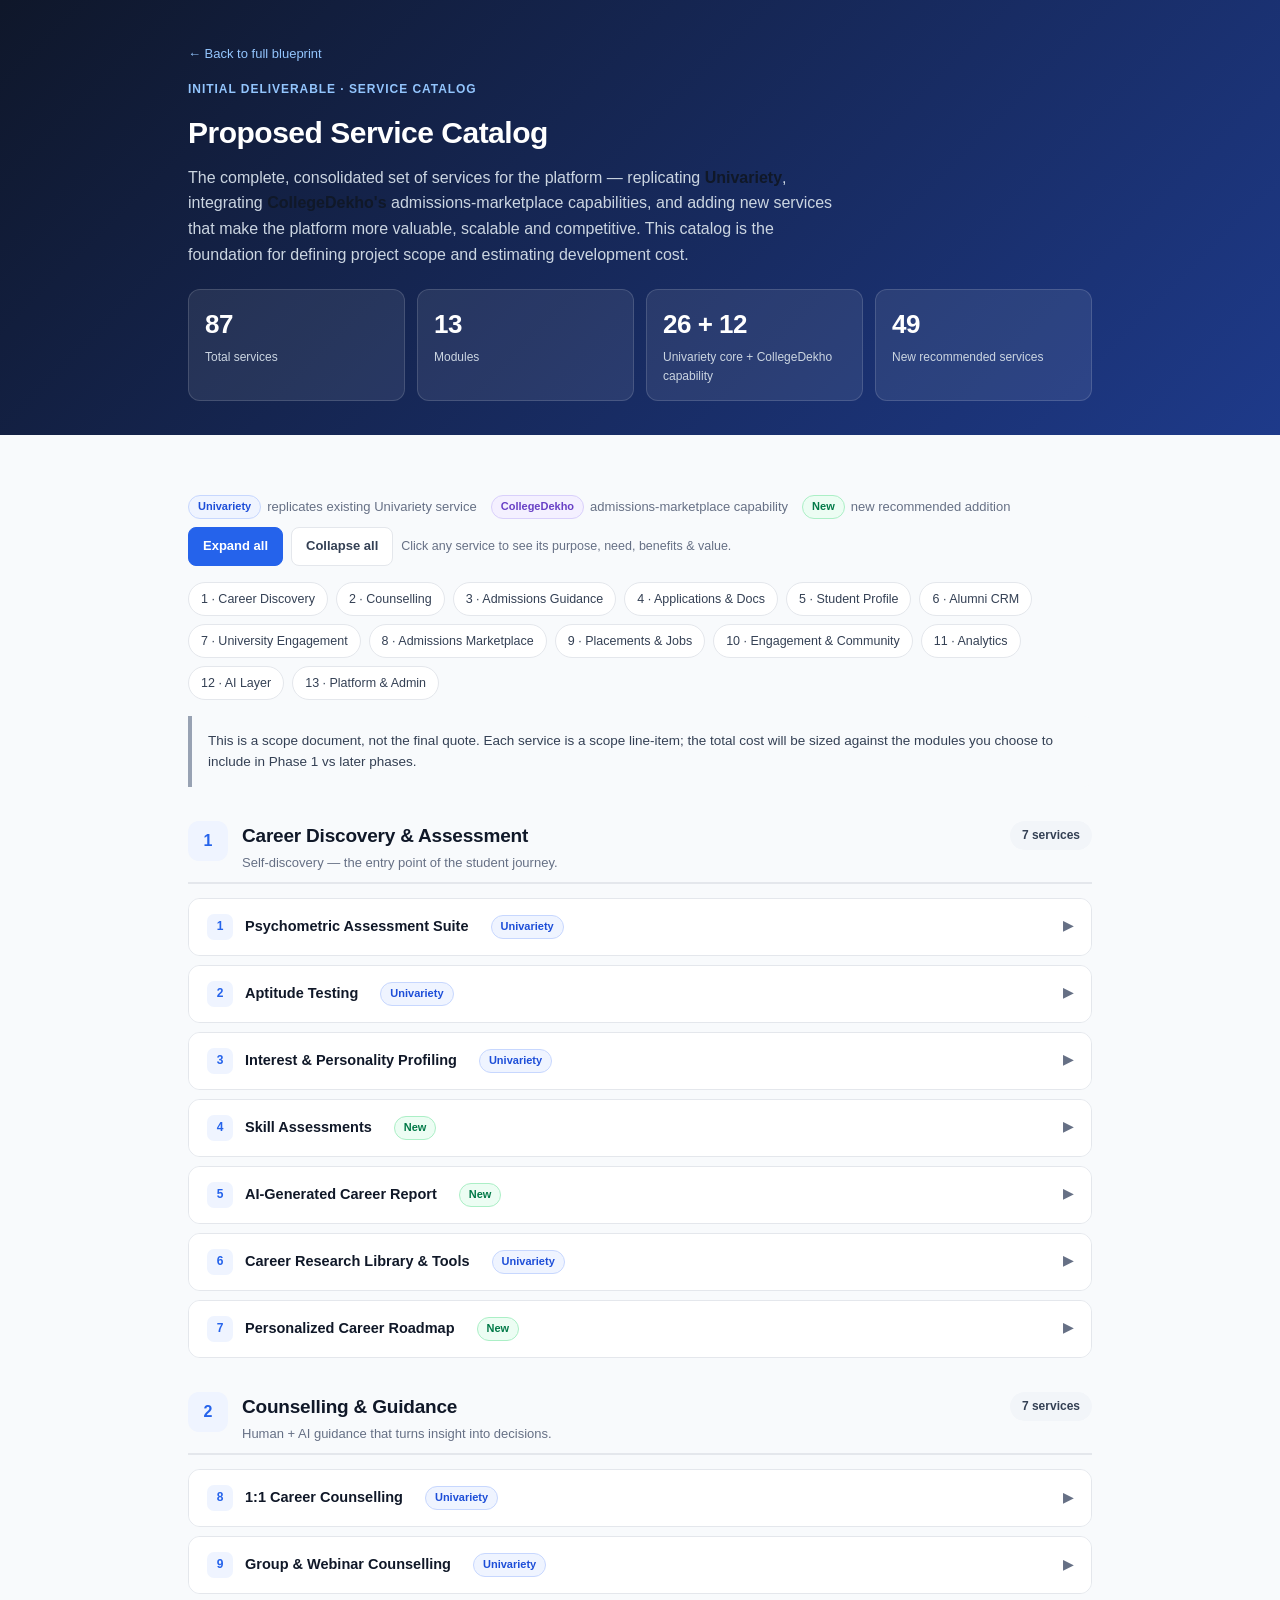
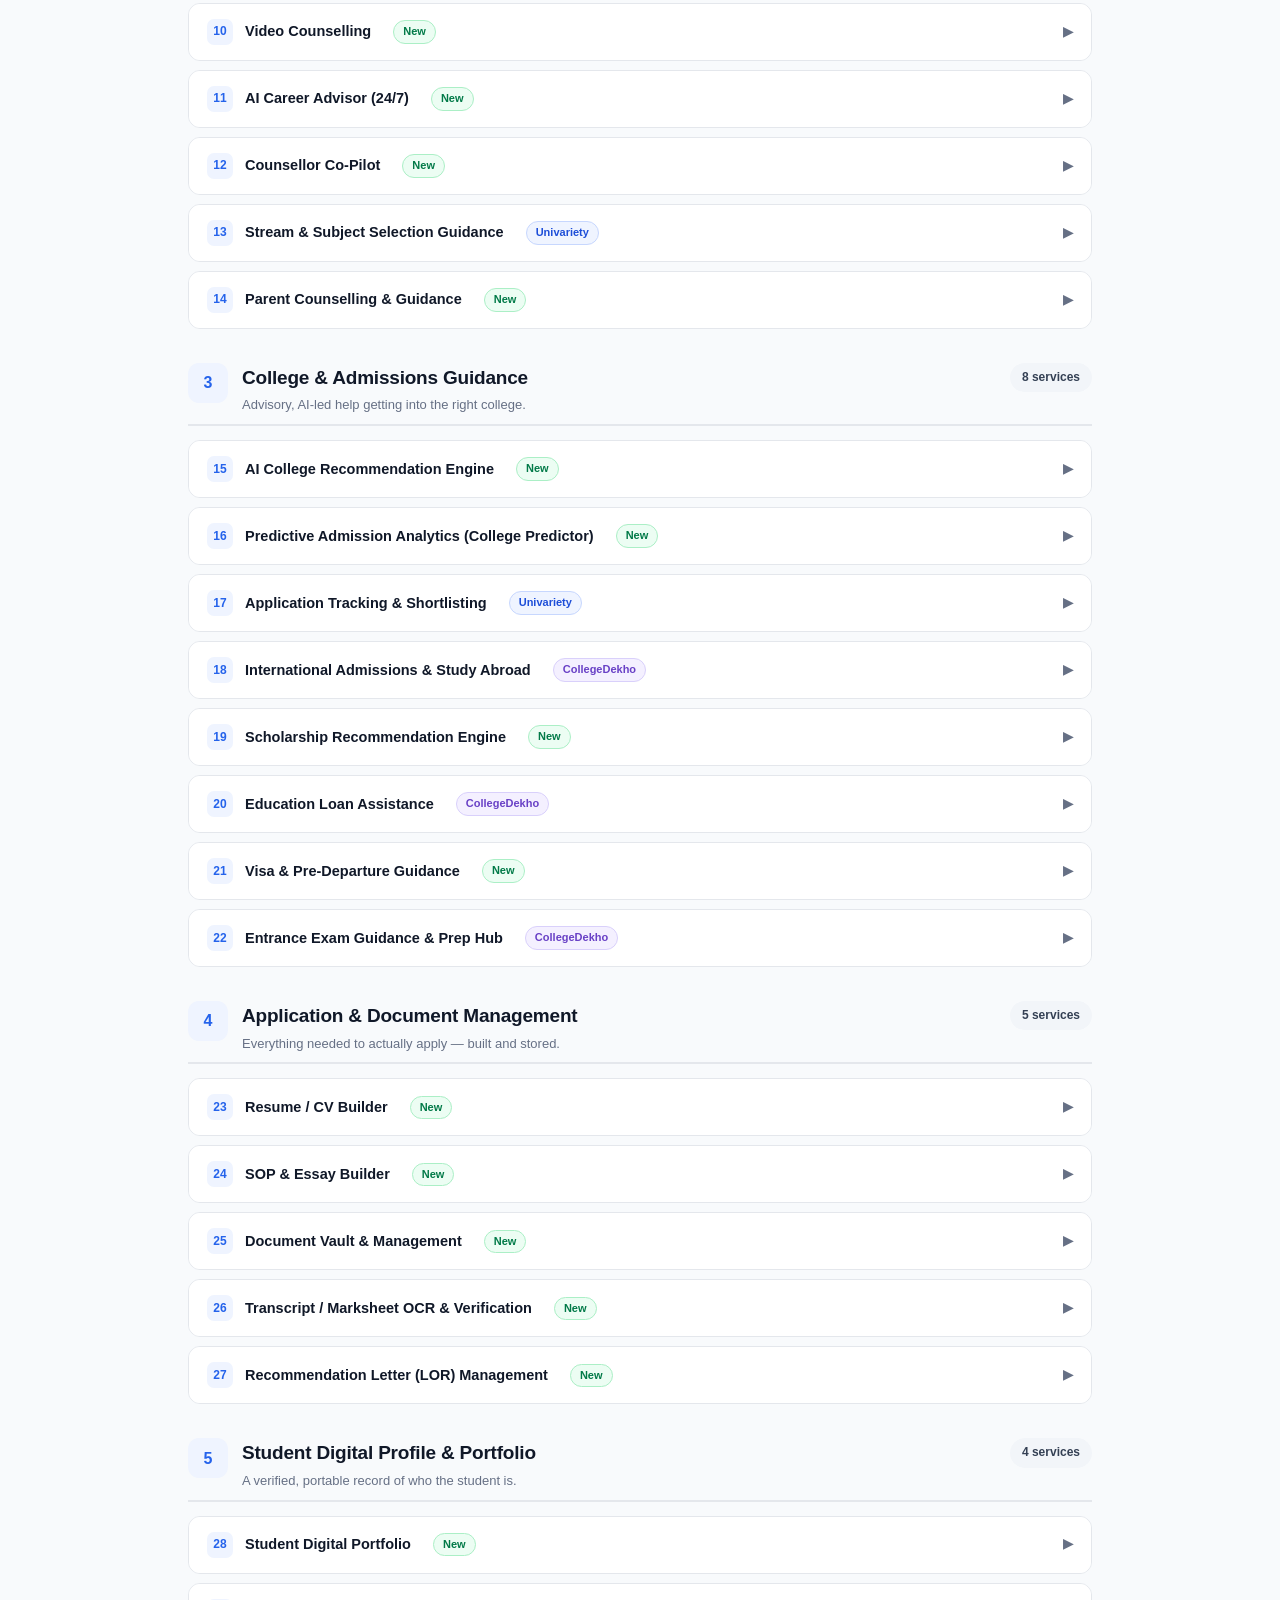
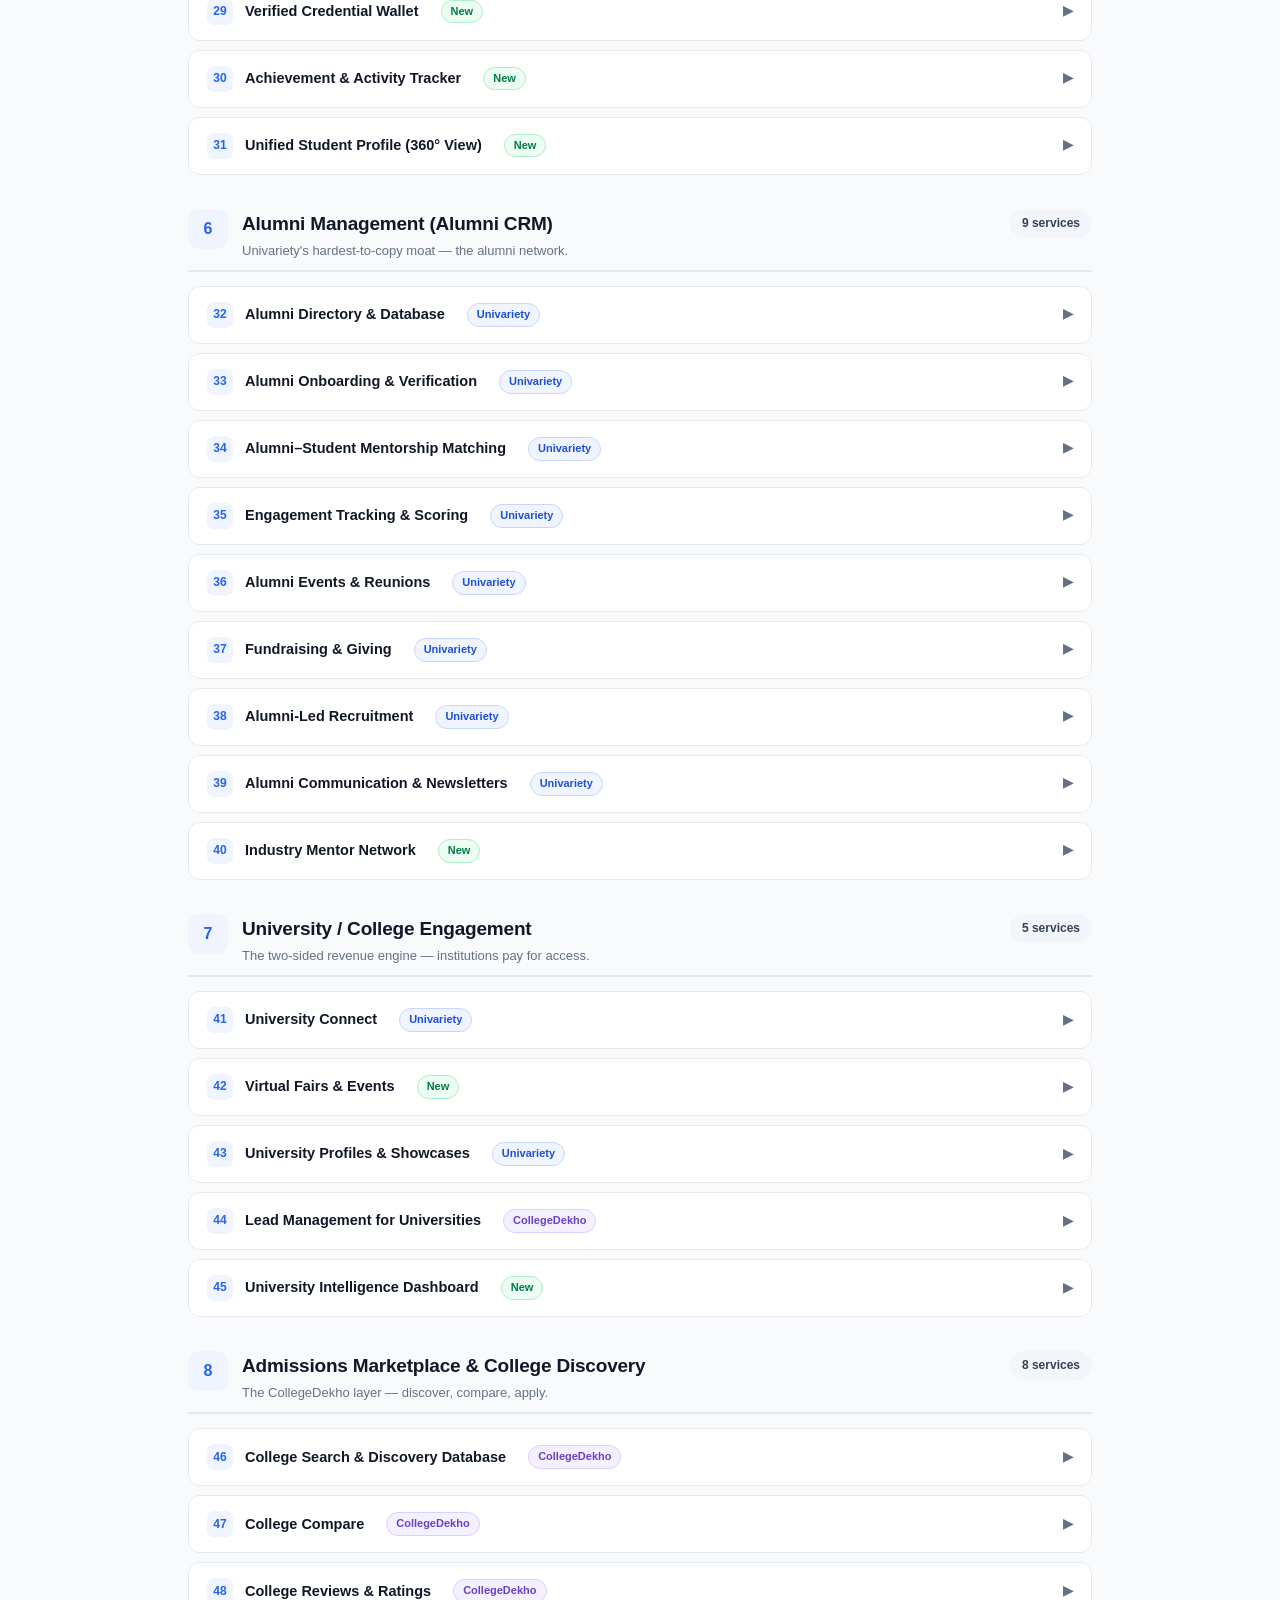
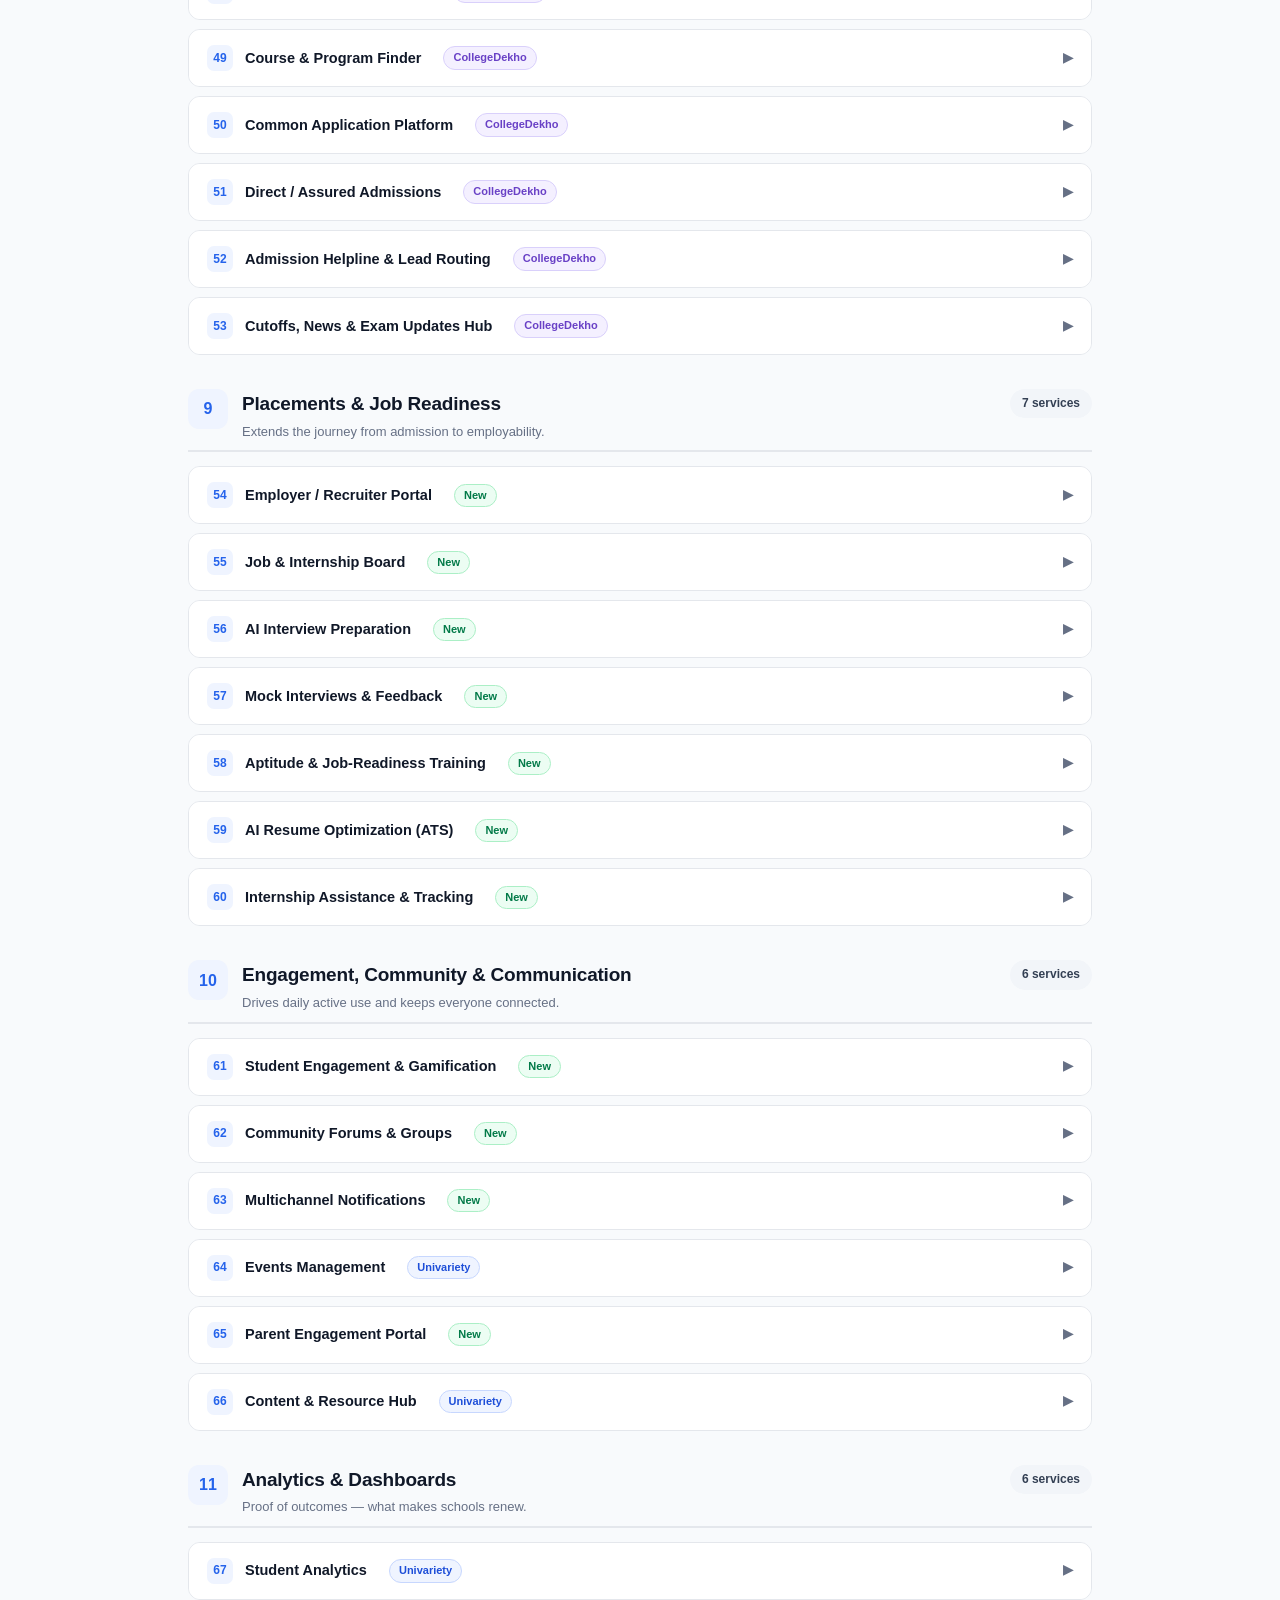
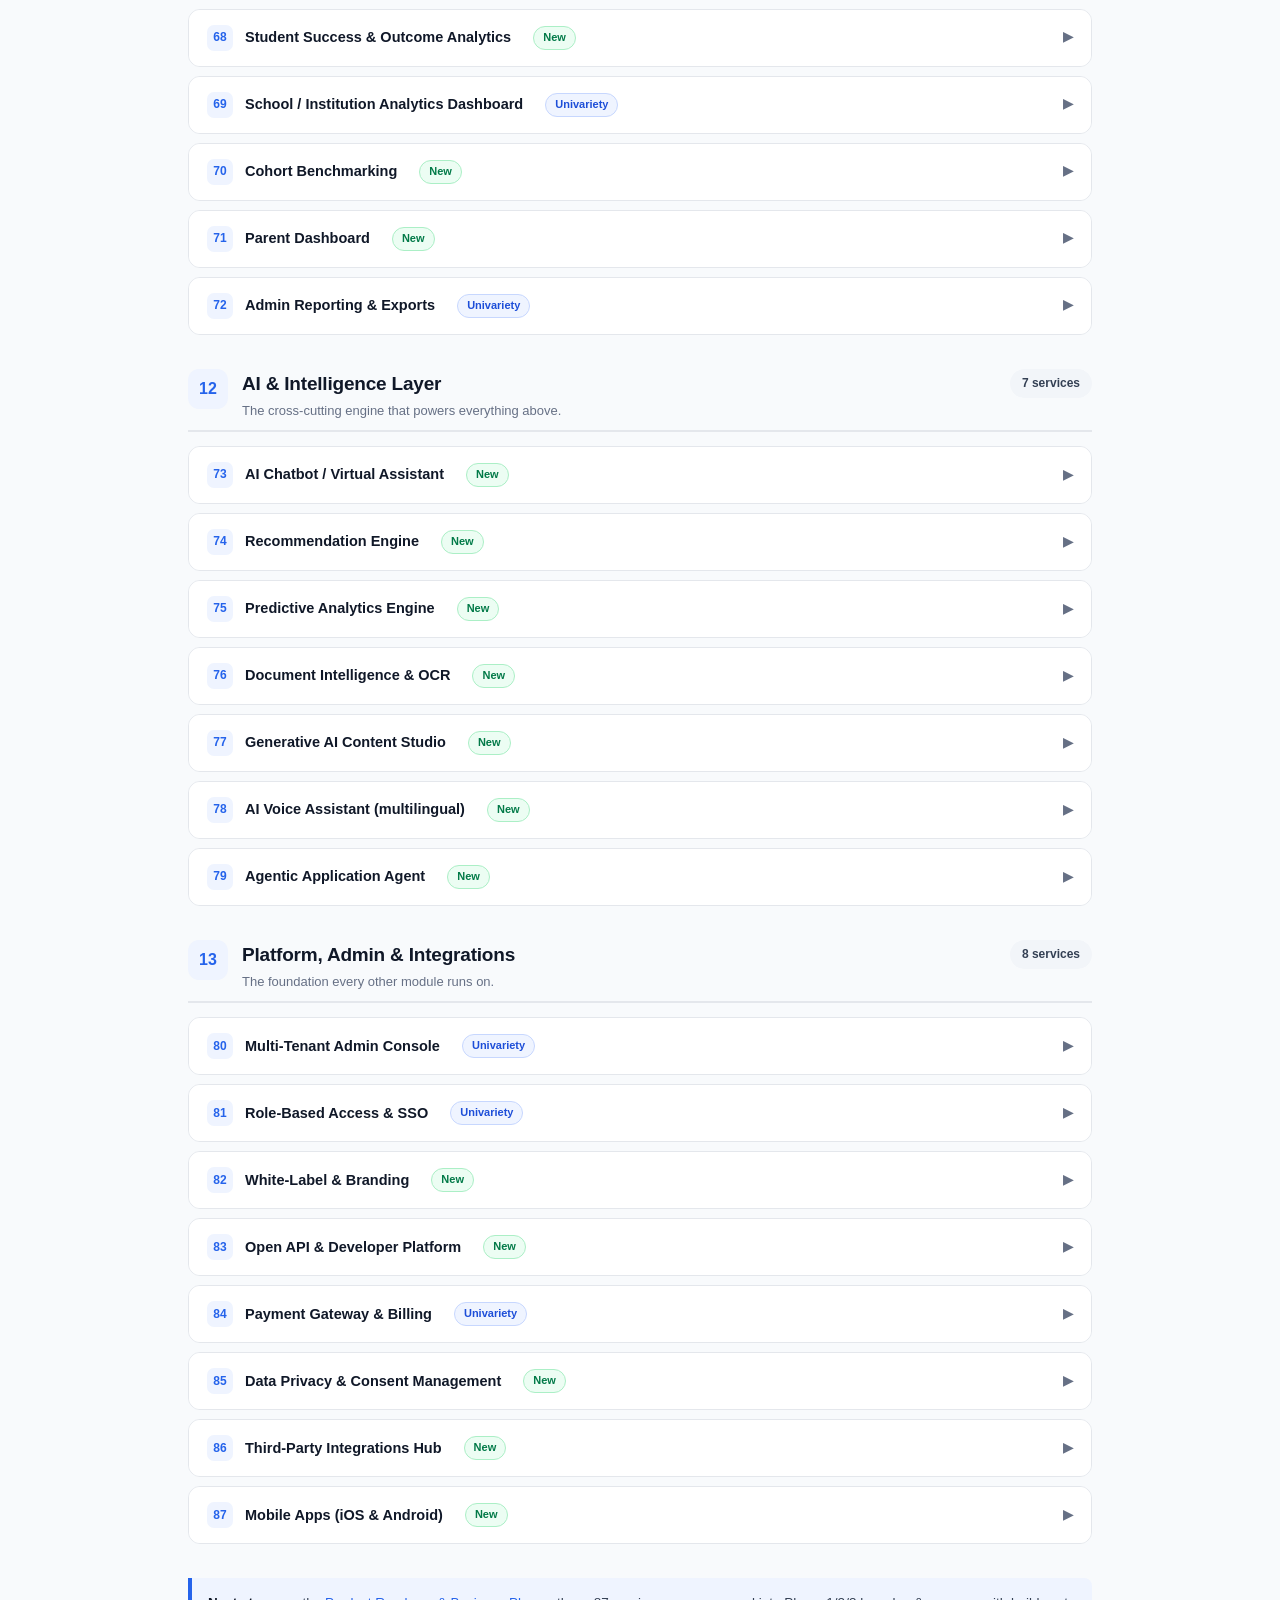
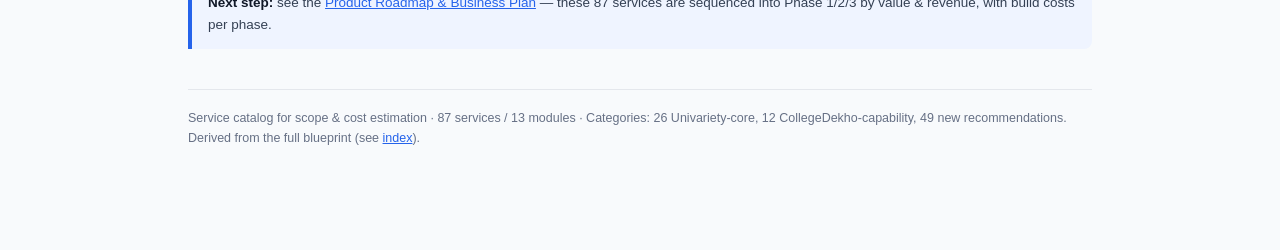
==== commit 69300de7: "Add value-first product roadmap & business plan (no timeline) Phase 1/2/3 + Enterprise version split" ====
--- a/services.html
+++ b/services.html
@@ -956,7 +956,7 @@
     </div>
   </section>
 
-  <div class="callout" style="margin-top:34px"><b>Next step:</b> confirm which modules are in-scope for Phase 1 (MVP) vs later phases. The development cost estimate will be built by sizing each in-scope service as a line-item against this catalog.</div>
+  <div class="callout" style="margin-top:34px"><b>Next step:</b> see the <a href="roadmap.html">Product Roadmap &amp; Business Plan</a> — these 87 services are sequenced into Phase 1/2/3 by value &amp; revenue, with build costs per phase.</div>
 
   <p class="footer-note">Service catalog for scope &amp; cost estimation · 87 services / 13 modules · Categories: 26 Univariety-core, 12 CollegeDekho-capability, 49 new recommendations. Derived from the full blueprint (see <a href="index.html">index</a>).</p>
 
